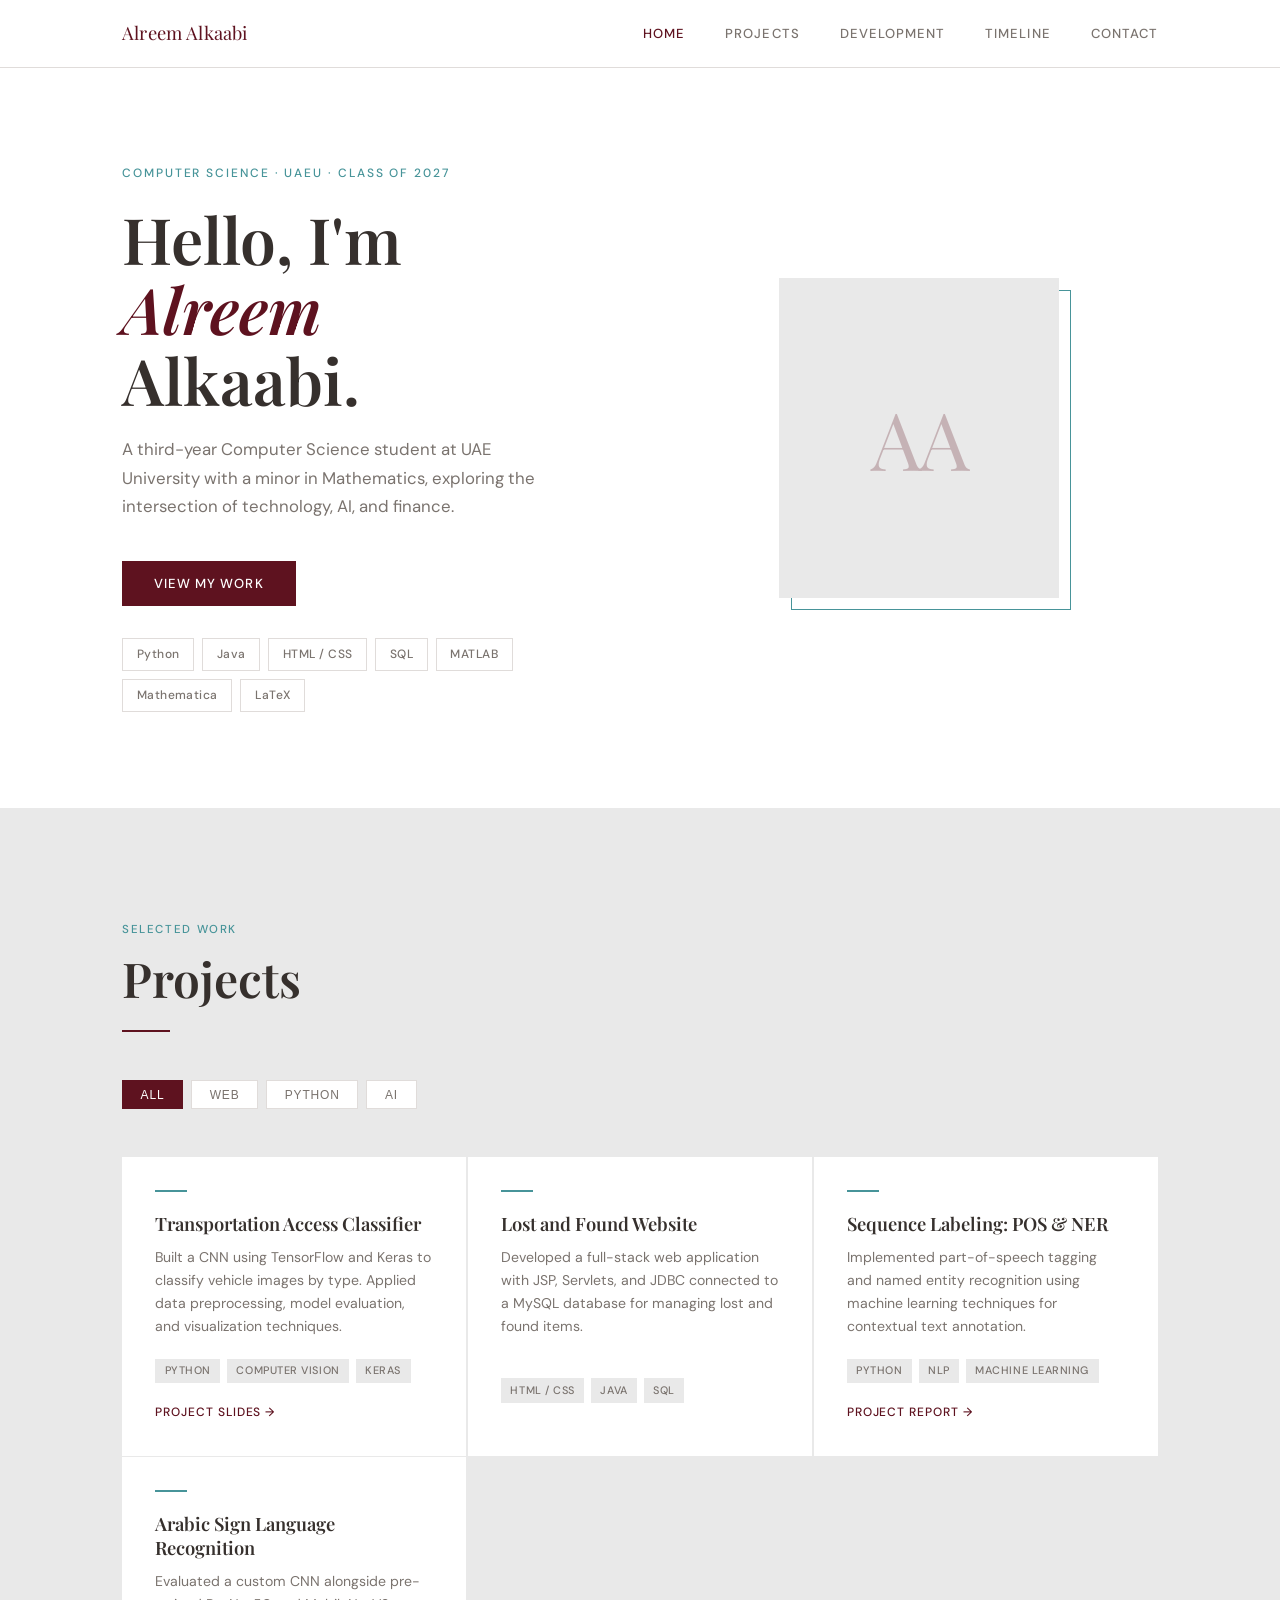
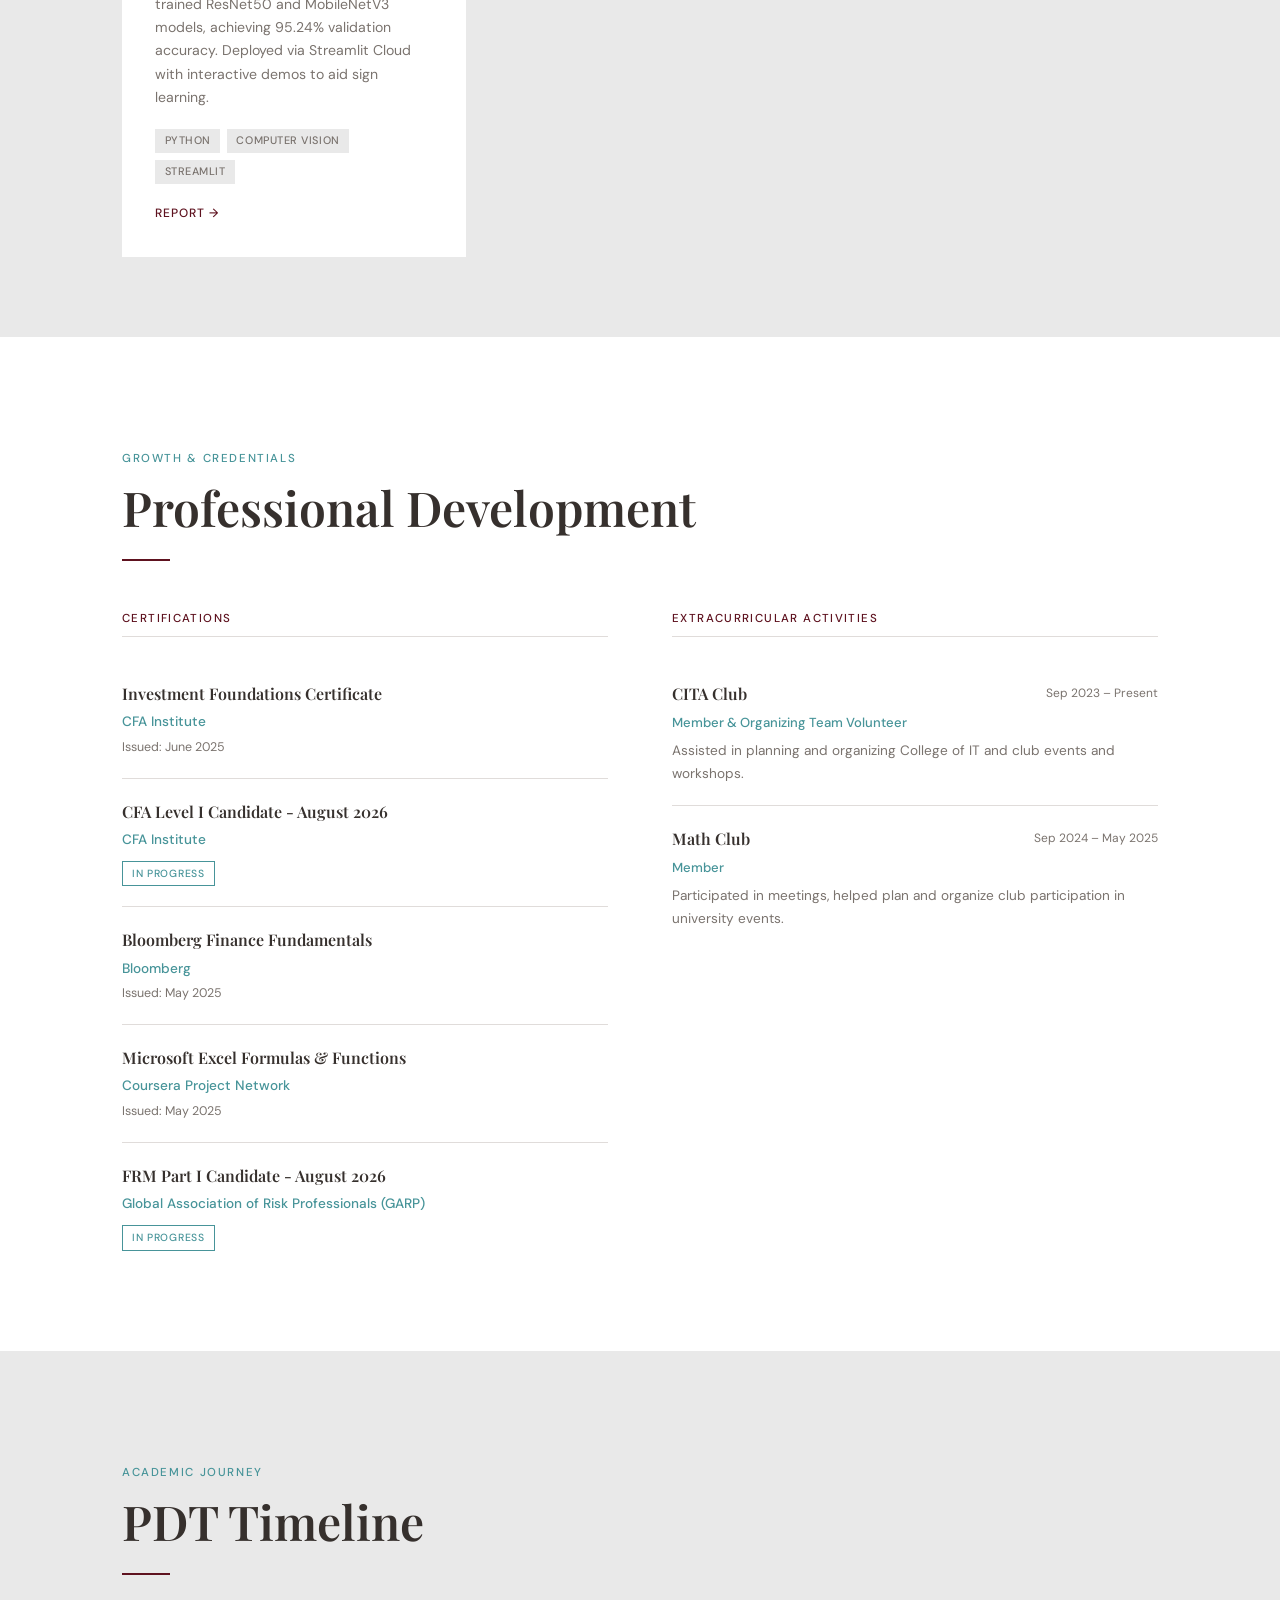
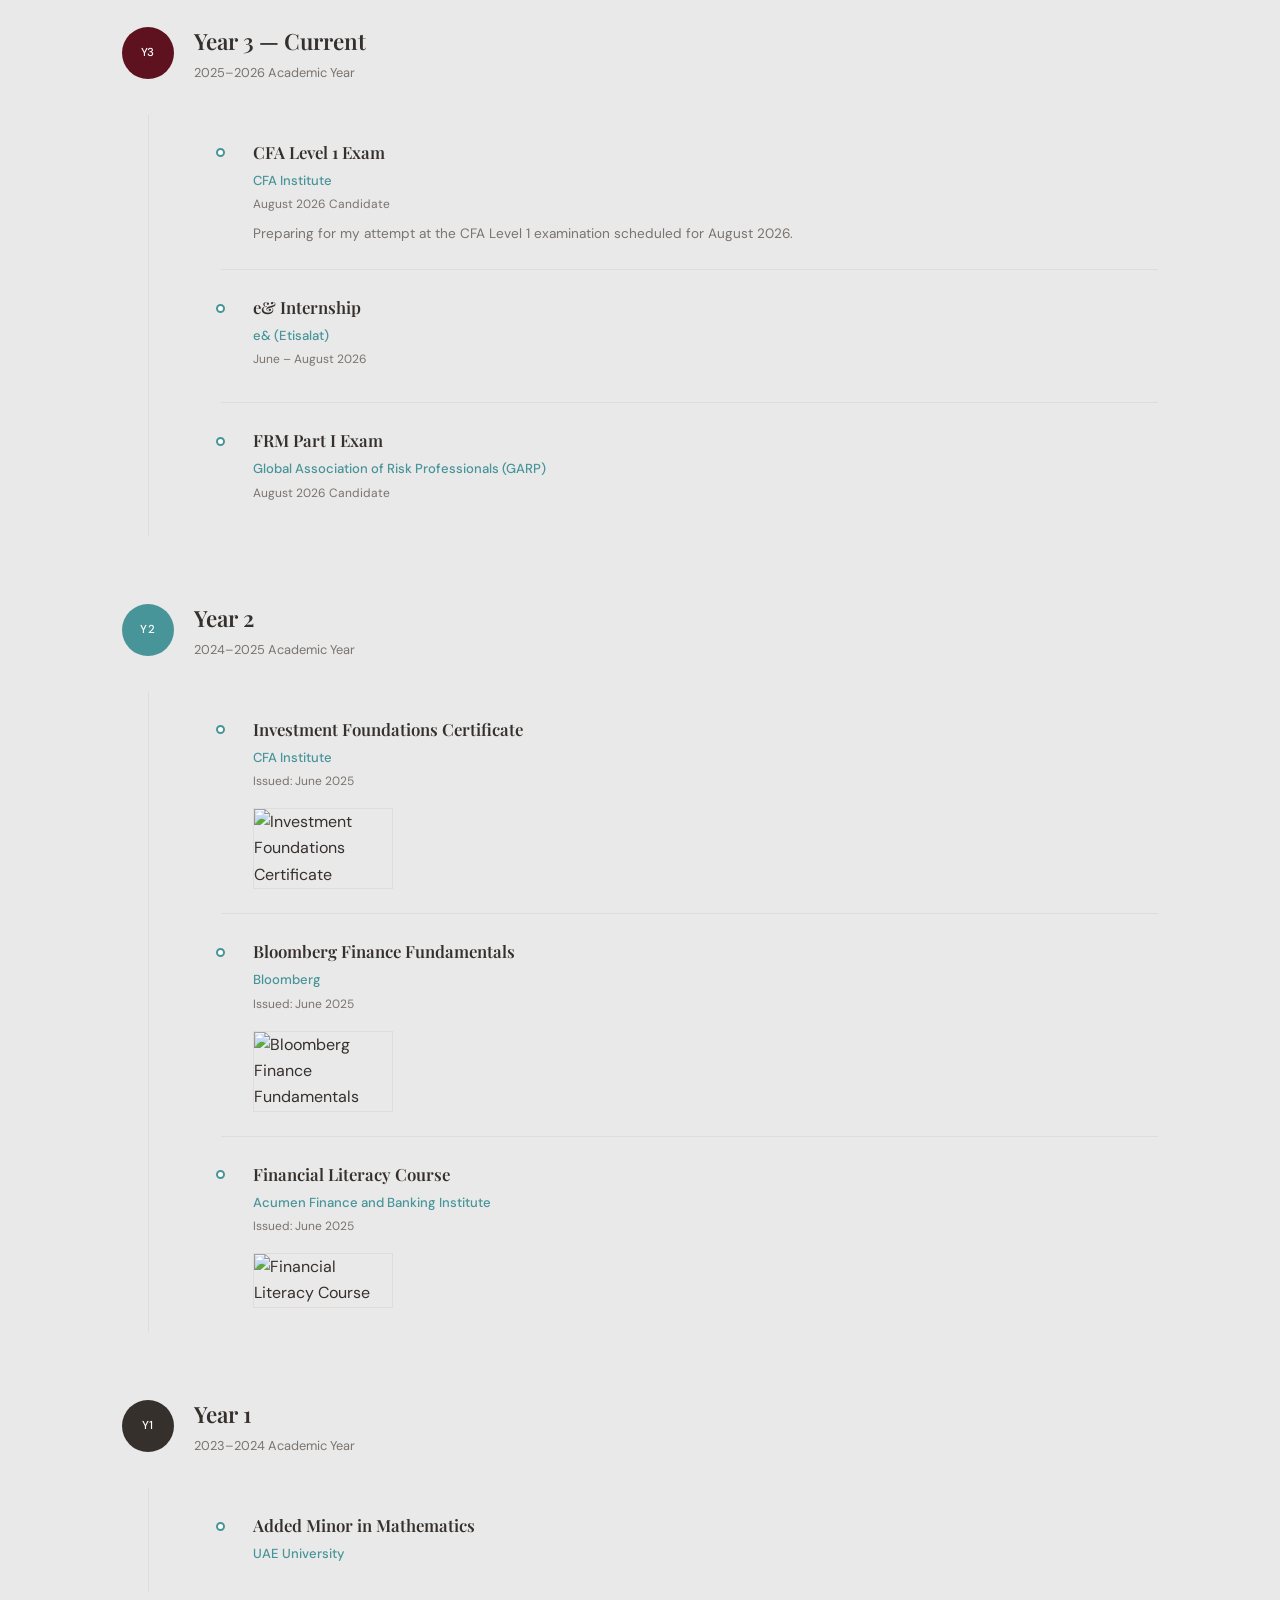
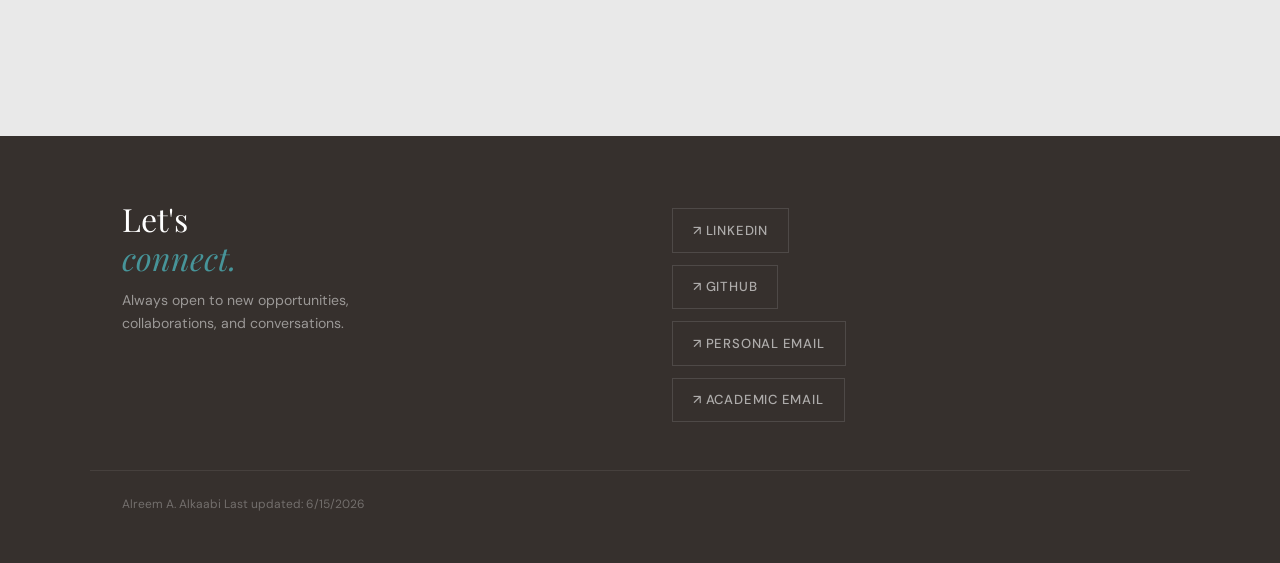
==== index.html @ 5ee9ef86 "Remove Game Development Program entry from timeline Removed details of the Game Development Program " ====
<!DOCTYPE html>
<html lang="en">
<head>
  <meta charset="UTF-8">
  <meta name="viewport" content="width=device-width, initial-scale=1.0">
  <title>Alreem Alkaabi — Portfolio</title>
  <link rel="preconnect" href="https://fonts.googleapis.com">
  <link href="https://fonts.googleapis.com/css2?family=Playfair+Display:ital,wght@0,400;0,600;1,400&family=DM+Sans:wght@300;400;500&display=swap" rel="stylesheet">

  <style>
    :root {
      --burgundy:   #5e121f;
      --ivory:      #e9e9e9;
      --aquamarine: #479499;
      --ebony:      #36302d;
      --white:      #ffffff;
      --text-main:  #36302d;
      --text-muted: #7a736e;
      --border:     #e0dcda;
      --nav-height: 68px;

      --font-display: 'Playfair Display', Georgia, serif;
      --font-body:    'DM Sans', sans-serif;
    }

    *, *::before, *::after { box-sizing: border-box; margin: 0; padding: 0; }
    html { scroll-behavior: smooth; }
    body {
      font-family: var(--font-body);
      color: var(--text-main);
      background: var(--white);
      font-size: 16px;
      line-height: 1.65;
      -webkit-font-smoothing: antialiased;
    }
    a { color: inherit; text-decoration: none; }
    img { max-width: 100%; display: block; }

    nav {
      position: fixed;
      top: 0; left: 0; right: 0;
      z-index: 100;
      height: var(--nav-height);
      background: rgba(255,255,255,0.95);
      backdrop-filter: blur(8px);
      border-bottom: 1px solid var(--border);
      display: flex;
      align-items: center;
    }
    .nav-inner {
      max-width: 1100px;
      margin: 0 auto;
      padding: 0 2rem;
      width: 100%;
      display: flex;
      justify-content: space-between;
      align-items: center;
    }
    .nav-logo {
      font-family: var(--font-display);
      font-size: 1.15rem;
      color: var(--burgundy);
      letter-spacing: 0.01em;
    }
    .nav-links {
      display: flex;
      gap: 2.5rem;
      list-style: none;
    }
    .nav-links a {
      font-size: 0.82rem;
      font-weight: 500;
      letter-spacing: 0.08em;
      text-transform: uppercase;
      color: var(--text-muted);
      position: relative;
      transition: color 0.2s;
    }
    .nav-links a::after {
      content: '';
      position: absolute;
      bottom: -3px; left: 0;
      width: 0; height: 1px;
      background: var(--burgundy);
      transition: width 0.25s ease;
    }
    .nav-links a:hover { color: var(--burgundy); }
    .nav-links a:hover::after { width: 100%; }

    .nav-toggle { display: none; background: none; border: none; cursor: pointer; padding: 4px; }
    .nav-toggle span {
      display: block; width: 22px; height: 1.5px;
      background: var(--ebony); margin: 5px 0;
      transition: transform 0.3s, opacity 0.3s;
    }
    .nav-toggle.open span:nth-child(1) { transform: translateY(6.5px) rotate(45deg); }
    .nav-toggle.open span:nth-child(2) { opacity: 0; }
    .nav-toggle.open span:nth-child(3) { transform: translateY(-6.5px) rotate(-45deg); }

    .nav-mobile {
      display: none;
      position: fixed;
      top: var(--nav-height); left: 0; right: 0;
      background: var(--white);
      border-bottom: 1px solid var(--border);
      padding: 1.5rem 2rem 2rem;
      z-index: 99;
    }
    .nav-mobile.open { display: block; }
    .nav-mobile a {
      display: block;
      padding: 0.6rem 0;
      font-size: 0.9rem;
      font-weight: 500;
      color: var(--text-muted);
      border-bottom: 1px solid var(--border);
    }
    .nav-mobile a:last-child { border-bottom: none; }

    .container {
      max-width: 1100px;
      margin: 0 auto;
      padding: 0 2rem;
    }
    section {
      padding: 7rem 0 5rem;
    }
    section:first-of-type { padding-top: calc(var(--nav-height) + 4rem); }

    .section-label {
      font-size: 0.72rem;
      font-weight: 500;
      letter-spacing: 0.14em;
      text-transform: uppercase;
      color: var(--aquamarine);
      margin-bottom: 0.75rem;
    }
    .section-title {
      font-family: var(--font-display);
      font-size: clamp(2rem, 4vw, 3rem);
      font-weight: 600;
      color: var(--ebony);
      line-height: 1.15;
      margin-bottom: 1rem;
    }
    .section-subtitle {
      color: var(--text-muted);
      font-size: 1.05rem;
      max-width: 520px;
    }
    .divider {
      width: 48px; height: 2px;
      background: var(--burgundy);
      margin: 1.5rem 0 3rem;
    }

    #home {
      padding-top: calc(var(--nav-height) + 6rem);
      padding-bottom: 6rem;
      background: var(--white);
    }
    .hero-grid {
      display: grid;
      grid-template-columns: 1fr 1fr;
      gap: 5rem;
      align-items: center;
    }
    .hero-eyebrow {
      font-size: 0.75rem;
      letter-spacing: 0.16em;
      text-transform: uppercase;
      color: var(--aquamarine);
      font-weight: 500;
      margin-bottom: 1.25rem;
    }
    .hero-name {
      font-family: var(--font-display);
      font-size: clamp(2.4rem, 5vw, 4rem);
      font-weight: 600;
      color: var(--ebony);
      line-height: 1.1;
      margin-bottom: 1.25rem;
    }
    .hero-name em {
      font-style: italic;
      color: var(--burgundy);
    }
    .hero-desc {
      color: var(--text-muted);
      font-size: 1.05rem;
      line-height: 1.7;
      max-width: 420px;
      margin-bottom: 2.5rem;
    }
    .hero-cta {
      display: inline-block;
      padding: 0.75rem 2rem;
      background: var(--burgundy);
      color: var(--white);
      font-size: 0.82rem;
      font-weight: 500;
      letter-spacing: 0.08em;
      text-transform: uppercase;
      transition: background 0.2s, transform 0.2s;
    }
    .hero-cta:hover { background: #7a1828; transform: translateY(-1px); }

    .hero-visual {
      display: flex;
      justify-content: center;
      align-items: center;
    }
    .hero-photo-wrap {
      width: 280px; height: 320px;
      position: relative;
    }
    .hero-photo-wrap::before {
      content: '';
      position: absolute;
      top: 12px; left: 12px;
      width: 100%; height: 100%;
      border: 1.5px solid var(--aquamarine);
      z-index: 0;
    }
    .hero-photo-box {
      position: relative;
      z-index: 1;
      width: 100%; height: 100%;
      background: var(--ivory);
      display: flex;
      align-items: center;
      justify-content: center;
      overflow: hidden;
    }
    .hero-initials {
      font-family: var(--font-display);
      font-size: 5rem;
      font-weight: 400;
      color: var(--burgundy);
      opacity: 0.25;
      letter-spacing: -0.02em;
    }

    .skills-row {
      display: flex;
      flex-wrap: wrap;
      gap: 0.5rem;
      margin-top: 2rem;
    }
    .skill-tag {
      font-size: 0.75rem;
      font-weight: 500;
      letter-spacing: 0.04em;
      padding: 0.35rem 0.85rem;
      border: 1px solid var(--border);
      color: var(--text-muted);
      background: var(--white);
    }

    #projects { background: var(--ivory); }

    .filter-row {
      display: flex;
      gap: 0.5rem;
      flex-wrap: wrap;
      margin-bottom: 3rem;
    }
    .filter-btn {
      font-size: 0.75rem;
      font-weight: 500;
      letter-spacing: 0.07em;
      text-transform: uppercase;
      padding: 0.4rem 1.1rem;
      border: 1px solid var(--border);
      background: var(--white);
      color: var(--text-muted);
      cursor: pointer;
      transition: all 0.2s;
    }
    .filter-btn:hover,
    .filter-btn.active {
      background: var(--burgundy);
      border-color: var(--burgundy);
      color: var(--white);
    }

    .projects-grid {
      display: grid;
      grid-template-columns: repeat(auto-fill, minmax(300px, 1fr));
      gap: 1.5px;
    }
    .project-card {
      background: var(--white);
      padding: 2rem;
      display: flex;
      flex-direction: column;
      transition: box-shadow 0.25s;
      border: 1.5px solid transparent;
    }
    .project-card:hover {
      border-color: var(--aquamarine);
      box-shadow: 0 8px 32px rgba(71,148,153,0.08);
      transform: translateY(-2px);
      transition: transform 0.2s, box-shadow 0.2s, border-color 0.2s;
    }
    .project-accent {
      width: 32px; height: 2px;
      background: var(--aquamarine);
      margin-bottom: 1.25rem;
    }
    .project-title {
      font-family: var(--font-display);
      font-size: 1.15rem;
      font-weight: 600;
      color: var(--ebony);
      margin-bottom: 0.6rem;
      line-height: 1.3;
    }
    .project-desc {
      font-size: 0.88rem;
      color: var(--text-muted);
      line-height: 1.65;
      flex: 1;
      margin-bottom: 1.25rem;
    }
    .project-tags {
      display: flex;
      flex-wrap: wrap;
      gap: 0.4rem;
      margin-bottom: 1.25rem;
    }
    .project-tag {
      font-size: 0.68rem;
      font-weight: 500;
      letter-spacing: 0.05em;
      text-transform: uppercase;
      padding: 0.2rem 0.6rem;
      background: var(--ivory);
      color: var(--text-muted);
    }
    .project-link {
      font-size: 0.75rem;
      font-weight: 500;
      letter-spacing: 0.08em;
      text-transform: uppercase;
      color: var(--burgundy);
      display: inline-flex;
      align-items: center;
      gap: 0.4rem;
      transition: gap 0.2s;
    }
    .project-link:hover { gap: 0.7rem; }

    #professional { background: var(--white); }

    .pd-grid {
      display: grid;
      grid-template-columns: 1fr 1fr;
      gap: 4rem;
      margin-top: 3rem;
    }
    .pd-group-title {
      font-size: 0.72rem;
      font-weight: 500;
      letter-spacing: 0.12em;
      text-transform: uppercase;
      color: var(--burgundy);
      margin-bottom: 1.5rem;
      padding-bottom: 0.5rem;
      border-bottom: 1px solid var(--border);
    }
    .cert-item {
      padding: 1.25rem 0;
      border-bottom: 1px solid var(--border);
    }
    .cert-item:last-child { border-bottom: none; }
    .cert-name {
      font-family: var(--font-display);
      font-size: 1rem;
      font-weight: 600;
      color: var(--ebony);
      margin-bottom: 0.25rem;
    }
    .cert-issuer {
      font-size: 0.85rem;
      color: var(--aquamarine);
      font-weight: 500;
      margin-bottom: 0.2rem;
    }
    .cert-date {
      font-size: 0.78rem;
      color: var(--text-muted);
    }
    .cert-status {
      display: inline-block;
      font-size: 0.65rem;
      font-weight: 500;
      letter-spacing: 0.07em;
      text-transform: uppercase;
      padding: 0.2rem 0.55rem;
      border: 1px solid var(--aquamarine);
      color: var(--aquamarine);
      margin-top: 0.4rem;
    }

    .activity-item {
      padding: 1.25rem 0;
      border-bottom: 1px solid var(--border);
    }
    .activity-item:last-child { border-bottom: none; }
    .activity-header {
      display: flex;
      justify-content: space-between;
      align-items: flex-start;
      gap: 1rem;
      margin-bottom: 0.3rem;
    }
    .activity-name {
      font-family: var(--font-display);
      font-size: 1rem;
      font-weight: 600;
      color: var(--ebony);
    }
    .activity-date {
      font-size: 0.75rem;
      color: var(--text-muted);
      white-space: nowrap;
      margin-top: 3px;
    }
    .activity-role {
      font-size: 0.82rem;
      color: var(--aquamarine);
      font-weight: 500;
      margin-bottom: 0.4rem;
    }
    .activity-desc {
      font-size: 0.85rem;
      color: var(--text-muted);
    }

    #timeline { background: var(--ivory); }

    .timeline-year {
      margin-bottom: 4rem;
    }
    .timeline-year-header {
      display: flex;
      align-items: center;
      gap: 1.25rem;
      margin-bottom: 2rem;
    }
    .year-badge {
      width: 52px; height: 52px;
      border-radius: 50%;
      display: flex;
      align-items: center;
      justify-content: center;
      font-size: 0.72rem;
      font-weight: 500;
      letter-spacing: 0.08em;
      text-transform: uppercase;
      flex-shrink: 0;
    }
    .year-badge.y3 { background: var(--burgundy); color: var(--white); }
    .year-badge.y2 { background: var(--aquamarine); color: var(--white); }
    .year-badge.y1 { background: var(--ebony); color: var(--white); }

    .year-label {
      font-family: var(--font-display);
      font-size: 1.4rem;
      font-weight: 600;
      color: var(--ebony);
    }
    .year-period {
      font-size: 0.8rem;
      color: var(--text-muted);
      margin-top: 2px;
    }

    .timeline-items {
      padding-left: calc(52px + 1.25rem);
      border-left: 1px solid var(--border);
      margin-left: 26px;
    }
    .timeline-item {
      padding: 1.5rem 0 1.5rem 2rem;
      position: relative;
      border-bottom: 1px solid var(--border);
    }
    .timeline-item:last-child { border-bottom: none; }
    .timeline-item::before {
      content: '';
      position: absolute;
      left: -5px; top: 2.1rem;
      width: 9px; height: 9px;
      border-radius: 50%;
      background: var(--white);
      border: 2px solid var(--aquamarine);
    }
    .tl-title {
      font-family: var(--font-display);
      font-size: 1.05rem;
      font-weight: 600;
      color: var(--ebony);
      margin-bottom: 0.2rem;
    }
    .tl-org {
      font-size: 0.82rem;
      color: var(--aquamarine);
      font-weight: 500;
      margin-bottom: 0.25rem;
    }
    .tl-date {
      font-size: 0.75rem;
      color: var(--text-muted);
      margin-bottom: 0.5rem;
    }
    .tl-desc {
      font-size: 0.85rem;
      color: var(--text-muted);
      line-height: 1.6;
    }
    .tl-img {
      width: 140px;
      height: auto;
      margin-top: 1rem;
      border: 1px solid var(--border);
    }

    footer {
      background: var(--ebony);
      color: var(--white);
      padding: 4rem 0 3rem;
    }
    .footer-inner {
      max-width: 1100px;
      margin: 0 auto;
      padding: 0 2rem;
      display: grid;
      grid-template-columns: 1fr 1fr;
      gap: 4rem;
      align-items: start;
    }
    .footer-left h2 {
      font-family: var(--font-display);
      font-size: 2rem;
      font-weight: 400;
      color: var(--white);
      margin-bottom: 0.75rem;
      line-height: 1.2;
    }
    .footer-left h2 em { color: var(--aquamarine); font-style: italic; }
    .footer-left p {
      font-size: 0.88rem;
      color: rgba(255,255,255,0.5);
      max-width: 280px;
    }
    .footer-links {
      display: flex;
      flex-direction: column;
      gap: 0.75rem;
      padding-top: 0.5rem;
    }
    .footer-link {
      display: inline-flex;
      align-items: center;
      gap: 0.75rem;
      font-size: 0.82rem;
      font-weight: 500;
      letter-spacing: 0.06em;
      text-transform: uppercase;
      color: rgba(255,255,255,0.6);
      padding: 0.65rem 1.25rem;
      border: 1px solid rgba(255,255,255,0.12);
      transition: all 0.2s;
      width: fit-content;
    }
    .footer-link:hover {
      color: var(--white);
      border-color: var(--aquamarine);
      background: rgba(71,148,153,0.1);
    }
    .footer-bottom {
      max-width: 1100px;
      margin: 3rem auto 0;
      padding: 1.5rem 2rem 0;
      border-top: 1px solid rgba(255,255,255,0.08);
      font-size: 0.75rem;
      color: rgba(255,255,255,0.3);
    }

    @media (max-width: 768px) {
      .nav-links { display: none; }
      .nav-toggle { display: block; }
      .hero-grid { grid-template-columns: 1fr; gap: 3rem; }
      .hero-visual { order: -1; }
      .hero-photo-wrap { width: 200px; height: 220px; }
      .pd-grid { grid-template-columns: 1fr; gap: 2.5rem; }
      .footer-inner { grid-template-columns: 1fr; gap: 2.5rem; }
      section { padding: 5rem 0 4rem; }
    }

    .fade-in {
      opacity: 0;
      transform: translateY(18px);
      transition: opacity 0.55s ease, transform 0.55s ease;
    }
    .fade-in.visible {
      opacity: 1;
      transform: none;
    }
  </style>
</head>
<body>

  <nav>
    <div class="nav-inner">
      <div class="nav-logo">Alreem Alkaabi</div>
      <ul class="nav-links">
        <li><a href="#home">Home</a></li>
        <li><a href="#projects">Projects</a></li>
        <li><a href="#professional">Development</a></li>
        <li><a href="#timeline">Timeline</a></li>
        <li><a href="#contact">Contact</a></li>
      </ul>
      <button class="nav-toggle" id="navToggle" aria-label="Menu">
        <span></span><span></span><span></span>
      </button>
    </div>
  </nav>

  <div class="nav-mobile" id="navMobile">
    <a href="#home" onclick="closeMenu()">Home</a>
    <a href="#projects" onclick="closeMenu()">Projects</a>
    <a href="#professional" onclick="closeMenu()">Professional Development</a>
    <a href="#timeline" onclick="closeMenu()">Timeline</a>
    <a href="#contact" onclick="closeMenu()">Contact</a>
  </div>

  <section id="home">
    <div class="container">
      <div class="hero-grid">
        <div>
          <p class="hero-eyebrow fade-in">Computer Science · UAEU · Class of 2027</p>
          <h1 class="hero-name fade-in">Hello, I'm<br><em>Alreem</em><br>Alkaabi.</h1>
          <p class="hero-desc fade-in">
            A third-year Computer Science student at UAE University with a minor in Mathematics,
            exploring the intersection of technology, AI, and finance.
          </p>
          <a href="#projects" class="hero-cta fade-in">View My Work</a>
          <div class="skills-row fade-in">
            <span class="skill-tag">Python</span>
            <span class="skill-tag">Java</span>
            <span class="skill-tag">HTML / CSS</span>
            <span class="skill-tag">SQL</span>
            <span class="skill-tag">MATLAB</span>
            <span class="skill-tag">Mathematica</span>
            <span class="skill-tag">LaTeX</span>
          </div>
        </div>
        <div class="hero-visual fade-in">
          <div class="hero-photo-wrap">
            <div class="hero-photo-box">
              <span class="hero-initials">AA</span>
            </div>
          </div>
        </div>
      </div>
    </div>
  </section>

  <section id="projects">
    <div class="container">
      <p class="section-label fade-in">Selected Work</p>
      <h2 class="section-title fade-in">Projects</h2>
      <div class="divider fade-in"></div>

      <div class="filter-row fade-in">
        <button class="filter-btn active" onclick="filterProjects('all', this)">All</button>
        <button class="filter-btn" onclick="filterProjects('web', this)">Web</button>
        <button class="filter-btn" onclick="filterProjects('python', this)">Python</button>
        <button class="filter-btn" onclick="filterProjects('ai', this)">AI</button>
      </div>

      <div class="projects-grid" id="projectsGrid">
        <div class="project-card fade-in" data-category="python ai">
          <div class="project-accent"></div>
          <h3 class="project-title">Transportation Access Classifier</h3>
          <p class="project-desc">
            Built a CNN using TensorFlow and Keras to classify vehicle images by type.
            Applied data preprocessing, model evaluation, and visualization techniques.
          </p>
          <div class="project-tags">
            <span class="project-tag">Python</span>
            <span class="project-tag">Computer Vision</span>
            <span class="project-tag">Keras</span>
          </div>
          <a class="project-link" href="https://github.com/AlreemA/Projects/blob/main/Transportation%20access%20classification%20-%20202307361.pptx" target="_blank" rel="noopener">
            Project Slides →
          </a>
        </div>

        <div class="project-card fade-in" data-category="web">
          <div class="project-accent"></div>
          <h3 class="project-title">Lost and Found Website</h3>
          <p class="project-desc">
            Developed a full-stack web application with JSP, Servlets, and JDBC connected
            to a MySQL database for managing lost and found items.
          </p>
          <div class="project-tags">
            <span class="project-tag">HTML / CSS</span>
            <span class="project-tag">Java</span>
            <span class="project-tag">SQL</span>
          </div>
        </div>

        <div class="project-card fade-in" data-category="python ai">
          <div class="project-accent"></div>
          <h3 class="project-title">Sequence Labeling: POS & NER</h3>
          <p class="project-desc">
            Implemented part-of-speech tagging and named entity recognition using machine
            learning techniques for contextual text annotation.
          </p>
          <div class="project-tags">
            <span class="project-tag">Python</span>
            <span class="project-tag">NLP</span>
            <span class="project-tag">Machine Learning</span>
          </div>
          <a class="project-link" href="https://github.com/AlreemA/Projects/blob/main/NLP_51_G10_Project_1%20(1).pdf" target="_blank" rel="noopener">
            Project Report →
          </a>
        </div>

        <div class="project-card fade-in" data-category="python ai">
          <div class="project-accent"></div>
          <h3 class="project-title">Arabic Sign Language Recognition</h3>
          <p class="project-desc">
            Evaluated a custom CNN alongside pre-trained ResNet50 and MobileNetV3 models,
            achieving 95.24% validation accuracy. Deployed via Streamlit Cloud with
            interactive demos to aid sign learning.
          </p>
          <div class="project-tags">
            <span class="project-tag">Python</span>
            <span class="project-tag">Computer Vision</span>
            <span class="project-tag">Streamlit</span>
          </div>
          <a class="project-link" href="https://github.com/AlreemA/Projects/blob/main/Arabic%20Sign%20Langauge.pdf" target="_blank" rel="noopener">
            Report →
          </a>
        </div>
      </div>
    </div>
  </section>

  <section id="professional">
    <div class="container">
      <p class="section-label fade-in">Growth & Credentials</p>
      <h2 class="section-title fade-in">Professional Development</h2>
      <div class="divider fade-in"></div>

      <div class="pd-grid">
        <div class="fade-in">
          <p class="pd-group-title">Certifications</p>

          <div class="cert-item">
            <div class="cert-name">Investment Foundations Certificate</div>
            <div class="cert-issuer">CFA Institute</div>
            <div class="cert-date">Issued: June 2025</div>
          </div>

          <div class="cert-item">
            <div class="cert-name">CFA Level I Candidate - August 2026</div>
            <div class="cert-issuer">CFA Institute</div>
            <span class="cert-status">In Progress</span>
          </div>

          <div class="cert-item">
            <div class="cert-name">Bloomberg Finance Fundamentals</div>
            <div class="cert-issuer">Bloomberg</div>
            <div class="cert-date">Issued: May 2025</div>
          </div>

          <div class="cert-item">
            <div class="cert-name">Microsoft Excel Formulas & Functions</div>
            <div class="cert-issuer">Coursera Project Network</div>
            <div class="cert-date">Issued: May 2025</div>
          </div>

          <div class="cert-item">
            <div class="cert-name">FRM Part I Candidate - August 2026</div>
            <div class="cert-issuer">Global Association of Risk Professionals (GARP)</div>
            <span class="cert-status">In Progress</span>
          </div>
        </div>

        <div class="fade-in">
          <p class="pd-group-title">Extracurricular Activities</p>

          <div class="activity-item">
            <div class="activity-header">
              <div class="activity-name">CITA Club</div>
              <div class="activity-date">Sep 2023 – Present</div>
            </div>
            <div class="activity-role">Member & Organizing Team Volunteer</div>
            <div class="activity-desc">
              Assisted in planning and organizing College of IT and club events and workshops.
            </div>
          </div>

          <div class="activity-item">
            <div class="activity-header">
              <div class="activity-name">Math Club</div>
              <div class="activity-date">Sep 2024 – May 2025</div>
            </div>
            <div class="activity-role">Member</div>
            <div class="activity-desc">
              Participated in meetings, helped plan and organize club participation in university events.
            </div>
          </div>


        </div>
      </div>
    </div>
  </section>

  <section id="timeline">
    <div class="container">
      <p class="section-label fade-in">Academic Journey</p>
      <h2 class="section-title fade-in">PDT Timeline</h2>
      <div class="divider fade-in"></div>

      <div class="timeline-year fade-in">
        <div class="timeline-year-header">
          <div class="year-badge y3">Y3</div>
          <div>
            <div class="year-label">Year 3 — Current</div>
            <div class="year-period">2025–2026 Academic Year</div>
          </div>
        </div>
        <div class="timeline-items">
          <div class="timeline-item">
            <div class="tl-title">CFA Level 1 Exam</div>
            <div class="tl-org">CFA Institute</div>
            <div class="tl-date">August 2026 Candidate</div>
            <div class="tl-desc">Preparing for my attempt at the CFA Level 1 examination scheduled for August 2026.</div>
          </div>
          <div class="timeline-item">
            <div class="tl-title">e& Internship</div>
            <div class="tl-org">e& (Etisalat)</div>
            <div class="tl-date">June – August 2026</div>
          </div>
          <div class="timeline-item">
            <div class="tl-title">FRM Part I Exam</div>
            <div class="tl-org">Global Association of Risk Professionals (GARP)</div>
            <div class="tl-date">August 2026 Candidate</div>
          </div>
        </div>
      </div>

      <div class="timeline-year fade-in">
        <div class="timeline-year-header">
          <div class="year-badge y2">Y2</div>
          <div>
            <div class="year-label">Year 2</div>
            <div class="year-period">2024–2025 Academic Year</div>
          </div>
        </div>
        <div class="timeline-items">
          <div class="timeline-item">
            <div class="tl-title">Investment Foundations Certificate</div>
            <div class="tl-org">CFA Institute</div>
            <div class="tl-date">Issued: June 2025</div>
            <img class="tl-img" src="https://raw.githubusercontent.com/AlreemA/AlreemA.github.io/main/IFC.png" alt="Investment Foundations Certificate">
          </div>
          <div class="timeline-item">
            <div class="tl-title">Bloomberg Finance Fundamentals</div>
            <div class="tl-org">Bloomberg</div>
            <div class="tl-date">Issued: June 2025</div>
            <img class="tl-img" src="https://raw.githubusercontent.com/AlreemA/AlreemA.github.io/main/BFF.png" alt="Bloomberg Finance Fundamentals">
          </div>
          <div class="timeline-item">
            <div class="tl-title">Financial Literacy Course</div>
            <div class="tl-org">Acumen Finance and Banking Institute</div>
            <div class="tl-date">Issued: June 2025</div>
            <img class="tl-img" src="https://raw.githubusercontent.com/AlreemA/AlreemA.github.io/main/FL.png" alt="Financial Literacy Course">
          </div>
        </div>
      </div>

      <div class="timeline-year fade-in">
        <div class="timeline-year-header">
          <div class="year-badge y1">Y1</div>
          <div>
            <div class="year-label">Year 1</div>
            <div class="year-period">2023–2024 Academic Year</div>
          </div>
        </div>
        <div class="timeline-items">
          <div class="timeline-item">
            <div class="tl-title">Added Minor in Mathematics</div>
            <div class="tl-org">UAE University</div>
          </div>
        </div>
      </div>
    </div>
  </section>

  <footer id="contact">
    <div class="footer-inner">
      <div class="footer-left">
        <h2>Let's<br><em>connect.</em></h2>
        <p>Always open to new opportunities, collaborations, and conversations.</p>
      </div>
      <div class="footer-links">
        <a class="footer-link" href="https://www.linkedin.com/in/alreem-alkaabi-2a18521ba/" target="_blank" rel="noopener">
          ↗ LinkedIn
        </a>
        <a class="footer-link" href="https://github.com/AlreemA" target="_blank" rel="noopener">
          ↗ GitHub
        </a>
        <a class="footer-link" href="mailto:alreemalkaabi5@gmail.com">
          ↗ Personal Email
        </a>
        <a class="footer-link" href="mailto:202307361@uaeu.ac.ae">
          ↗ Academic Email
        </a>
      </div>
    </div>
    <div class="footer-bottom">
      Alreem A. Alkaabi 
      Last updated: 6/15/2026 
    </div>
  </footer>

  <script>
    const navToggle = document.getElementById('navToggle');
    const navMobile = document.getElementById('navMobile');
    navToggle.addEventListener('click', () => {
      navToggle.classList.toggle('open');
      navMobile.classList.toggle('open');
    });
    function closeMenu() {
      navToggle.classList.remove('open');
      navMobile.classList.remove('open');
    }

    function filterProjects(cat, btn) {
      document.querySelectorAll('.filter-btn').forEach(b => b.classList.remove('active'));
      btn.classList.add('active');
      document.querySelectorAll('.project-card').forEach(card => {
        const categories = card.dataset.category || '';
        card.style.display = (cat === 'all' || categories.includes(cat)) ? '' : 'none';
      });
    }

    const observer = new IntersectionObserver(entries => {
      entries.forEach(e => {
        if (e.isIntersecting) {
          e.target.classList.add('visible');
          observer.unobserve(e.target);
        }
      });
    }, { threshold: 0.1 });
    document.querySelectorAll('.fade-in').forEach(el => observer.observe(el));

    const sections = document.querySelectorAll('section[id], footer[id]');
    const navLinks = document.querySelectorAll('.nav-links a');
    window.addEventListener('scroll', () => {
      let current = '';
      sections.forEach(sec => {
        if (window.scrollY >= sec.offsetTop - 100) current = sec.id;
      });
      navLinks.forEach(link => {
        link.style.color = link.getAttribute('href') === '#' + current
          ? 'var(--burgundy)' : '';
      });
    });
  </script>
</body>
</html>
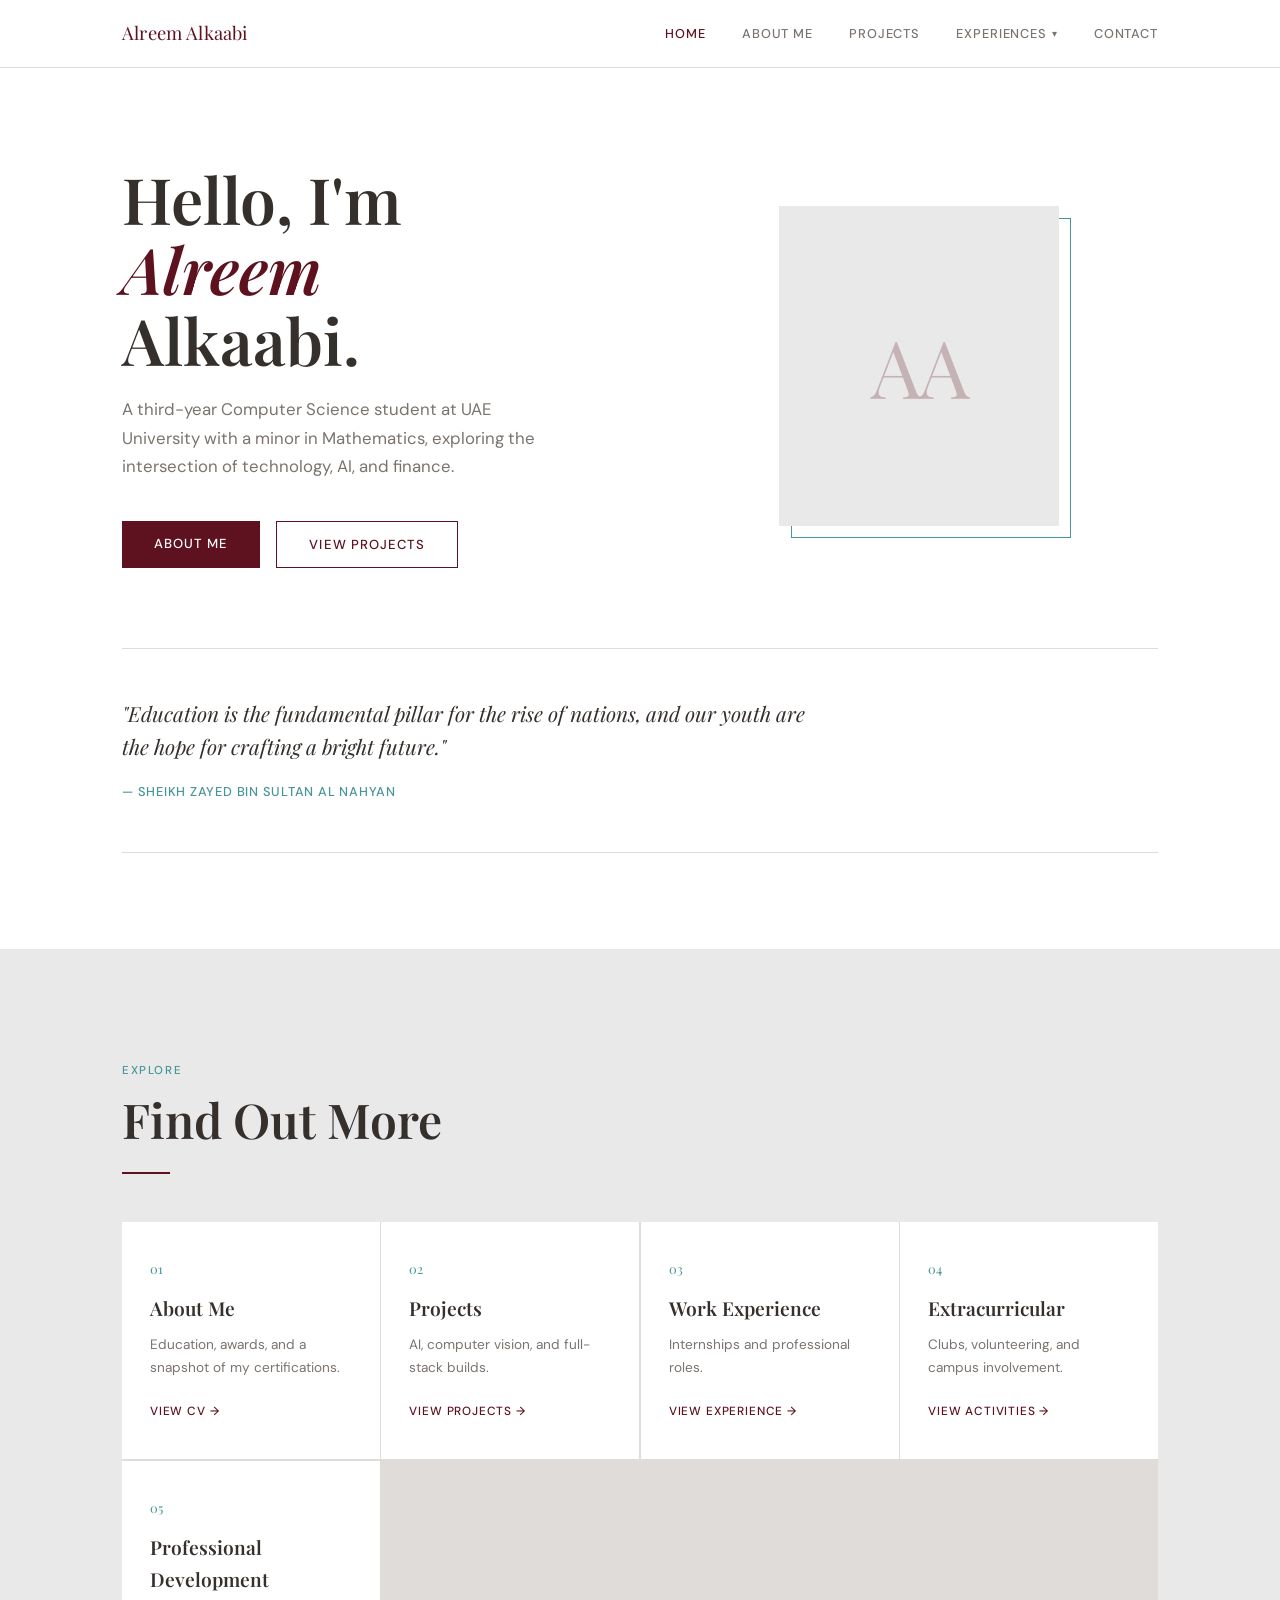
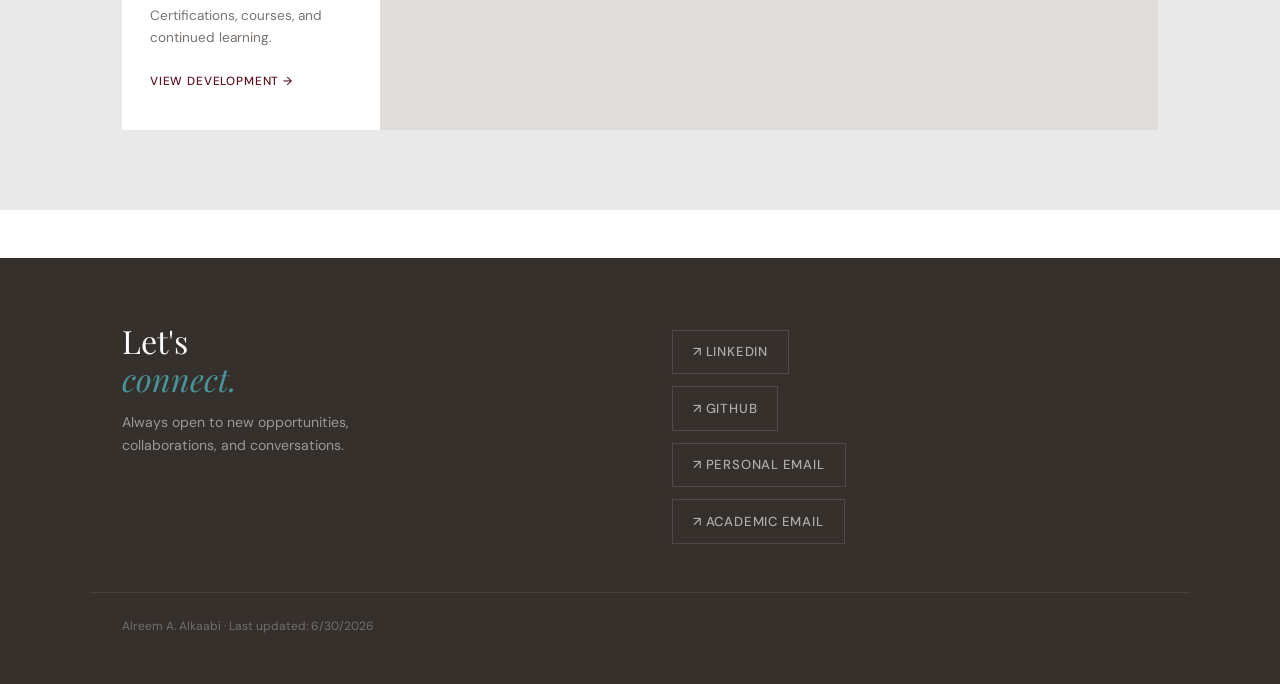
==== commit 79fe8636: "Add files via upload" ====
--- a/index.html
+++ b/index.html
@@ -1,981 +1,138 @@
 <!DOCTYPE html>
 <html lang="en">
 <head>
-  <meta charset="UTF-8">
-  <meta name="viewport" content="width=device-width, initial-scale=1.0">
-  <title>Alreem Alkaabi — Portfolio</title>
-  <link rel="preconnect" href="https://fonts.googleapis.com">
-  <link href="https://fonts.googleapis.com/css2?family=Playfair+Display:ital,wght@0,400;0,600;1,400&family=DM+Sans:wght@300;400;500&display=swap" rel="stylesheet">
-
-  <style>
-    :root {
-      --burgundy:   #5e121f;
-      --ivory:      #e9e9e9;
-      --aquamarine: #479499;
-      --ebony:      #36302d;
-      --white:      #ffffff;
-      --text-main:  #36302d;
-      --text-muted: #7a736e;
-      --border:     #e0dcda;
-      --nav-height: 68px;
-
-      --font-display: 'Playfair Display', Georgia, serif;
-      --font-body:    'DM Sans', sans-serif;
-    }
-
-    *, *::before, *::after { box-sizing: border-box; margin: 0; padding: 0; }
-    html { scroll-behavior: smooth; }
-    body {
-      font-family: var(--font-body);
-      color: var(--text-main);
-      background: var(--white);
-      font-size: 16px;
-      line-height: 1.65;
-      -webkit-font-smoothing: antialiased;
-    }
-    a { color: inherit; text-decoration: none; }
-    img { max-width: 100%; display: block; }
-
-    nav {
-      position: fixed;
-      top: 0; left: 0; right: 0;
-      z-index: 100;
-      height: var(--nav-height);
-      background: rgba(255,255,255,0.95);
-      backdrop-filter: blur(8px);
-      border-bottom: 1px solid var(--border);
-      display: flex;
-      align-items: center;
-    }
-    .nav-inner {
-      max-width: 1100px;
-      margin: 0 auto;
-      padding: 0 2rem;
-      width: 100%;
-      display: flex;
-      justify-content: space-between;
-      align-items: center;
-    }
-    .nav-logo {
-      font-family: var(--font-display);
-      font-size: 1.15rem;
-      color: var(--burgundy);
-      letter-spacing: 0.01em;
-    }
-    .nav-links {
-      display: flex;
-      gap: 2.5rem;
-      list-style: none;
-    }
-    .nav-links a {
-      font-size: 0.82rem;
-      font-weight: 500;
-      letter-spacing: 0.08em;
-      text-transform: uppercase;
-      color: var(--text-muted);
-      position: relative;
-      transition: color 0.2s;
-    }
-    .nav-links a::after {
-      content: '';
-      position: absolute;
-      bottom: -3px; left: 0;
-      width: 0; height: 1px;
-      background: var(--burgundy);
-      transition: width 0.25s ease;
-    }
-    .nav-links a:hover { color: var(--burgundy); }
-    .nav-links a:hover::after { width: 100%; }
-
-    .nav-toggle { display: none; background: none; border: none; cursor: pointer; padding: 4px; }
-    .nav-toggle span {
-      display: block; width: 22px; height: 1.5px;
-      background: var(--ebony); margin: 5px 0;
-      transition: transform 0.3s, opacity 0.3s;
-    }
-    .nav-toggle.open span:nth-child(1) { transform: translateY(6.5px) rotate(45deg); }
-    .nav-toggle.open span:nth-child(2) { opacity: 0; }
-    .nav-toggle.open span:nth-child(3) { transform: translateY(-6.5px) rotate(-45deg); }
-
-    .nav-mobile {
-      display: none;
-      position: fixed;
-      top: var(--nav-height); left: 0; right: 0;
-      background: var(--white);
-      border-bottom: 1px solid var(--border);
-      padding: 1.5rem 2rem 2rem;
-      z-index: 99;
-    }
-    .nav-mobile.open { display: block; }
-    .nav-mobile a {
-      display: block;
-      padding: 0.6rem 0;
-      font-size: 0.9rem;
-      font-weight: 500;
-      color: var(--text-muted);
-      border-bottom: 1px solid var(--border);
-    }
-    .nav-mobile a:last-child { border-bottom: none; }
-
-    .container {
-      max-width: 1100px;
-      margin: 0 auto;
-      padding: 0 2rem;
-    }
-    section {
-      padding: 7rem 0 5rem;
-    }
-    section:first-of-type { padding-top: calc(var(--nav-height) + 4rem); }
-
-    .section-label {
-      font-size: 0.72rem;
-      font-weight: 500;
-      letter-spacing: 0.14em;
-      text-transform: uppercase;
-      color: var(--aquamarine);
-      margin-bottom: 0.75rem;
-    }
-    .section-title {
-      font-family: var(--font-display);
-      font-size: clamp(2rem, 4vw, 3rem);
-      font-weight: 600;
-      color: var(--ebony);
-      line-height: 1.15;
-      margin-bottom: 1rem;
-    }
-    .section-subtitle {
-      color: var(--text-muted);
-      font-size: 1.05rem;
-      max-width: 520px;
-    }
-    .divider {
-      width: 48px; height: 2px;
-      background: var(--burgundy);
-      margin: 1.5rem 0 3rem;
-    }
-
-    #home {
-      padding-top: calc(var(--nav-height) + 6rem);
-      padding-bottom: 6rem;
-      background: var(--white);
-    }
-    .hero-grid {
-      display: grid;
-      grid-template-columns: 1fr 1fr;
-      gap: 5rem;
-      align-items: center;
-    }
-    .hero-eyebrow {
-      font-size: 0.75rem;
-      letter-spacing: 0.16em;
-      text-transform: uppercase;
-      color: var(--aquamarine);
-      font-weight: 500;
-      margin-bottom: 1.25rem;
-    }
-    .hero-name {
-      font-family: var(--font-display);
-      font-size: clamp(2.4rem, 5vw, 4rem);
-      font-weight: 600;
-      color: var(--ebony);
-      line-height: 1.1;
-      margin-bottom: 1.25rem;
-    }
-    .hero-name em {
-      font-style: italic;
-      color: var(--burgundy);
-    }
-    .hero-desc {
-      color: var(--text-muted);
-      font-size: 1.05rem;
-      line-height: 1.7;
-      max-width: 420px;
-      margin-bottom: 2.5rem;
-    }
-    .hero-cta {
-      display: inline-block;
-      padding: 0.75rem 2rem;
-      background: var(--burgundy);
-      color: var(--white);
-      font-size: 0.82rem;
-      font-weight: 500;
-      letter-spacing: 0.08em;
-      text-transform: uppercase;
-      transition: background 0.2s, transform 0.2s;
-    }
-    .hero-cta:hover { background: #7a1828; transform: translateY(-1px); }
-
-    .hero-visual {
-      display: flex;
-      justify-content: center;
-      align-items: center;
-    }
-    .hero-photo-wrap {
-      width: 280px; height: 320px;
-      position: relative;
-    }
-    .hero-photo-wrap::before {
-      content: '';
-      position: absolute;
-      top: 12px; left: 12px;
-      width: 100%; height: 100%;
-      border: 1.5px solid var(--aquamarine);
-      z-index: 0;
-    }
-    .hero-photo-box {
-      position: relative;
-      z-index: 1;
-      width: 100%; height: 100%;
-      background: var(--ivory);
-      display: flex;
-      align-items: center;
-      justify-content: center;
-      overflow: hidden;
-    }
-    .hero-initials {
-      font-family: var(--font-display);
-      font-size: 5rem;
-      font-weight: 400;
-      color: var(--burgundy);
-      opacity: 0.25;
-      letter-spacing: -0.02em;
-    }
-
-    .skills-row {
-      display: flex;
-      flex-wrap: wrap;
-      gap: 0.5rem;
-      margin-top: 2rem;
-    }
-    .skill-tag {
-      font-size: 0.75rem;
-      font-weight: 500;
-      letter-spacing: 0.04em;
-      padding: 0.35rem 0.85rem;
-      border: 1px solid var(--border);
-      color: var(--text-muted);
-      background: var(--white);
-    }
-
-    #projects { background: var(--ivory); }
-
-    .filter-row {
-      display: flex;
-      gap: 0.5rem;
-      flex-wrap: wrap;
-      margin-bottom: 3rem;
-    }
-    .filter-btn {
-      font-size: 0.75rem;
-      font-weight: 500;
-      letter-spacing: 0.07em;
-      text-transform: uppercase;
-      padding: 0.4rem 1.1rem;
-      border: 1px solid var(--border);
-      background: var(--white);
-      color: var(--text-muted);
-      cursor: pointer;
-      transition: all 0.2s;
-    }
-    .filter-btn:hover,
-    .filter-btn.active {
-      background: var(--burgundy);
-      border-color: var(--burgundy);
-      color: var(--white);
-    }
-
-    .projects-grid {
-      display: grid;
-      grid-template-columns: repeat(auto-fill, minmax(300px, 1fr));
-      gap: 1.5px;
-    }
-    .project-card {
-      background: var(--white);
-      padding: 2rem;
-      display: flex;
-      flex-direction: column;
-      transition: box-shadow 0.25s;
-      border: 1.5px solid transparent;
-    }
-    .project-card:hover {
-      border-color: var(--aquamarine);
-      box-shadow: 0 8px 32px rgba(71,148,153,0.08);
-      transform: translateY(-2px);
-      transition: transform 0.2s, box-shadow 0.2s, border-color 0.2s;
-    }
-    .project-accent {
-      width: 32px; height: 2px;
-      background: var(--aquamarine);
-      margin-bottom: 1.25rem;
-    }
-    .project-title {
-      font-family: var(--font-display);
-      font-size: 1.15rem;
-      font-weight: 600;
-      color: var(--ebony);
-      margin-bottom: 0.6rem;
-      line-height: 1.3;
-    }
-    .project-desc {
-      font-size: 0.88rem;
-      color: var(--text-muted);
-      line-height: 1.65;
-      flex: 1;
-      margin-bottom: 1.25rem;
-    }
-    .project-tags {
-      display: flex;
-      flex-wrap: wrap;
-      gap: 0.4rem;
-      margin-bottom: 1.25rem;
-    }
-    .project-tag {
-      font-size: 0.68rem;
-      font-weight: 500;
-      letter-spacing: 0.05em;
-      text-transform: uppercase;
-      padding: 0.2rem 0.6rem;
-      background: var(--ivory);
-      color: var(--text-muted);
-    }
-    .project-link {
-      font-size: 0.75rem;
-      font-weight: 500;
-      letter-spacing: 0.08em;
-      text-transform: uppercase;
-      color: var(--burgundy);
-      display: inline-flex;
-      align-items: center;
-      gap: 0.4rem;
-      transition: gap 0.2s;
-    }
-    .project-link:hover { gap: 0.7rem; }
-
-    #professional { background: var(--white); }
-
-    .pd-grid {
-      display: grid;
-      grid-template-columns: 1fr 1fr;
-      gap: 4rem;
-      margin-top: 3rem;
-    }
-    .pd-group-title {
-      font-size: 0.72rem;
-      font-weight: 500;
-      letter-spacing: 0.12em;
-      text-transform: uppercase;
-      color: var(--burgundy);
-      margin-bottom: 1.5rem;
-      padding-bottom: 0.5rem;
-      border-bottom: 1px solid var(--border);
-    }
-    .cert-item {
-      padding: 1.25rem 0;
-      border-bottom: 1px solid var(--border);
-    }
-    .cert-item:last-child { border-bottom: none; }
-    .cert-name {
-      font-family: var(--font-display);
-      font-size: 1rem;
-      font-weight: 600;
-      color: var(--ebony);
-      margin-bottom: 0.25rem;
-    }
-    .cert-issuer {
-      font-size: 0.85rem;
-      color: var(--aquamarine);
-      font-weight: 500;
-      margin-bottom: 0.2rem;
-    }
-    .cert-date {
-      font-size: 0.78rem;
-      color: var(--text-muted);
-    }
-    .cert-status {
-      display: inline-block;
-      font-size: 0.65rem;
-      font-weight: 500;
-      letter-spacing: 0.07em;
-      text-transform: uppercase;
-      padding: 0.2rem 0.55rem;
-      border: 1px solid var(--aquamarine);
-      color: var(--aquamarine);
-      margin-top: 0.4rem;
-    }
-
-    .activity-item {
-      padding: 1.25rem 0;
-      border-bottom: 1px solid var(--border);
-    }
-    .activity-item:last-child { border-bottom: none; }
-    .activity-header {
-      display: flex;
-      justify-content: space-between;
-      align-items: flex-start;
-      gap: 1rem;
-      margin-bottom: 0.3rem;
-    }
-    .activity-name {
-      font-family: var(--font-display);
-      font-size: 1rem;
-      font-weight: 600;
-      color: var(--ebony);
-    }
-    .activity-date {
-      font-size: 0.75rem;
-      color: var(--text-muted);
-      white-space: nowrap;
-      margin-top: 3px;
-    }
-    .activity-role {
-      font-size: 0.82rem;
-      color: var(--aquamarine);
-      font-weight: 500;
-      margin-bottom: 0.4rem;
-    }
-    .activity-desc {
-      font-size: 0.85rem;
-      color: var(--text-muted);
-    }
-
-    #timeline { background: var(--ivory); }
-
-    .timeline-year {
-      margin-bottom: 4rem;
-    }
-    .timeline-year-header {
-      display: flex;
-      align-items: center;
-      gap: 1.25rem;
-      margin-bottom: 2rem;
-    }
-    .year-badge {
-      width: 52px; height: 52px;
-      border-radius: 50%;
-      display: flex;
-      align-items: center;
-      justify-content: center;
-      font-size: 0.72rem;
-      font-weight: 500;
-      letter-spacing: 0.08em;
-      text-transform: uppercase;
-      flex-shrink: 0;
-    }
-    .year-badge.y3 { background: var(--burgundy); color: var(--white); }
-    .year-badge.y2 { background: var(--aquamarine); color: var(--white); }
-    .year-badge.y1 { background: var(--ebony); color: var(--white); }
-
-    .year-label {
-      font-family: var(--font-display);
-      font-size: 1.4rem;
-      font-weight: 600;
-      color: var(--ebony);
-    }
-    .year-period {
-      font-size: 0.8rem;
-      color: var(--text-muted);
-      margin-top: 2px;
-    }
-
-    .timeline-items {
-      padding-left: calc(52px + 1.25rem);
-      border-left: 1px solid var(--border);
-      margin-left: 26px;
-    }
-    .timeline-item {
-      padding: 1.5rem 0 1.5rem 2rem;
-      position: relative;
-      border-bottom: 1px solid var(--border);
-    }
-    .timeline-item:last-child { border-bottom: none; }
-    .timeline-item::before {
-      content: '';
-      position: absolute;
-      left: -5px; top: 2.1rem;
-      width: 9px; height: 9px;
-      border-radius: 50%;
-      background: var(--white);
-      border: 2px solid var(--aquamarine);
-    }
-    .tl-title {
-      font-family: var(--font-display);
-      font-size: 1.05rem;
-      font-weight: 600;
-      color: var(--ebony);
-      margin-bottom: 0.2rem;
-    }
-    .tl-org {
-      font-size: 0.82rem;
-      color: var(--aquamarine);
-      font-weight: 500;
-      margin-bottom: 0.25rem;
-    }
-    .tl-date {
-      font-size: 0.75rem;
-      color: var(--text-muted);
-      margin-bottom: 0.5rem;
-    }
-    .tl-desc {
-      font-size: 0.85rem;
-      color: var(--text-muted);
-      line-height: 1.6;
-    }
-    .tl-img {
-      width: 140px;
-      height: auto;
-      margin-top: 1rem;
-      border: 1px solid var(--border);
-    }
-
-    footer {
-      background: var(--ebony);
-      color: var(--white);
-      padding: 4rem 0 3rem;
-    }
-    .footer-inner {
-      max-width: 1100px;
-      margin: 0 auto;
-      padding: 0 2rem;
-      display: grid;
-      grid-template-columns: 1fr 1fr;
-      gap: 4rem;
-      align-items: start;
-    }
-    .footer-left h2 {
-      font-family: var(--font-display);
-      font-size: 2rem;
-      font-weight: 400;
-      color: var(--white);
-      margin-bottom: 0.75rem;
-      line-height: 1.2;
-    }
-    .footer-left h2 em { color: var(--aquamarine); font-style: italic; }
-    .footer-left p {
-      font-size: 0.88rem;
-      color: rgba(255,255,255,0.5);
-      max-width: 280px;
-    }
-    .footer-links {
-      display: flex;
-      flex-direction: column;
-      gap: 0.75rem;
-      padding-top: 0.5rem;
-    }
-    .footer-link {
-      display: inline-flex;
-      align-items: center;
-      gap: 0.75rem;
-      font-size: 0.82rem;
-      font-weight: 500;
-      letter-spacing: 0.06em;
-      text-transform: uppercase;
-      color: rgba(255,255,255,0.6);
-      padding: 0.65rem 1.25rem;
-      border: 1px solid rgba(255,255,255,0.12);
-      transition: all 0.2s;
-      width: fit-content;
-    }
-    .footer-link:hover {
-      color: var(--white);
-      border-color: var(--aquamarine);
-      background: rgba(71,148,153,0.1);
-    }
-    .footer-bottom {
-      max-width: 1100px;
-      margin: 3rem auto 0;
-      padding: 1.5rem 2rem 0;
-      border-top: 1px solid rgba(255,255,255,0.08);
-      font-size: 0.75rem;
-      color: rgba(255,255,255,0.3);
-    }
-
-    @media (max-width: 768px) {
-      .nav-links { display: none; }
-      .nav-toggle { display: block; }
-      .hero-grid { grid-template-columns: 1fr; gap: 3rem; }
-      .hero-visual { order: -1; }
-      .hero-photo-wrap { width: 200px; height: 220px; }
-      .pd-grid { grid-template-columns: 1fr; gap: 2.5rem; }
-      .footer-inner { grid-template-columns: 1fr; gap: 2.5rem; }
-      section { padding: 5rem 0 4rem; }
-    }
-
-    .fade-in {
-      opacity: 0;
-      transform: translateY(18px);
-      transition: opacity 0.55s ease, transform 0.55s ease;
-    }
-    .fade-in.visible {
-      opacity: 1;
-      transform: none;
-    }
-  </style>
+<meta charset="UTF-8">
+<meta name="viewport" content="width=device-width, initial-scale=1.0">
+<title>Alreem Alkaabi — Portfolio</title>
+<meta name="description" content="Portfolio of Alreem Alkaabi, a Computer Science student at UAE University, featuring projects, work experience, and professional development.">
+<meta name="robots" content="noindex, nofollow">
+<link rel="stylesheet" href="styles.css">
 </head>
 <body>
 
-  <nav>
-    <div class="nav-inner">
-      <div class="nav-logo">Alreem Alkaabi</div>
-      <ul class="nav-links">
-        <li><a href="#home">Home</a></li>
-        <li><a href="#projects">Projects</a></li>
-        <li><a href="#professional">Development</a></li>
-        <li><a href="#timeline">Timeline</a></li>
-        <li><a href="#contact">Contact</a></li>
-      </ul>
-      <button class="nav-toggle" id="navToggle" aria-label="Menu">
-        <span></span><span></span><span></span>
-      </button>
-    </div>
-  </nav>
+<nav>
+  <div class="nav-inner">
+    <a href="index.html" class="nav-logo">Alreem Alkaabi</a>
+    <ul class="nav-links">
+      <li><a href="index.html" class="current">Home</a></li>
+      <li><a href="about.html">About Me</a></li>
+      <li><a href="projects.html">Projects</a></li>
+      <li class="has-dropdown" tabindex="0">
+        <button class="nav-drop-trigger">Experiences <span class="nav-caret">▾</span></button>
+        <div class="nav-dropdown">
+          <a href="work-experience.html">Work Experience</a>
+          <a href="extracurricular.html">Extracurricular Activities</a>
+          <a href="professional-development.html">Professional Development</a>
+        </div>
+      </li>
+      <li><a href="about.html#contact">Contact</a></li>
+    </ul>
+    <button class="nav-toggle" id="navToggle" aria-label="Menu"><span></span><span></span><span></span></button>
+  </div>
+</nav>
 
-  <div class="nav-mobile" id="navMobile">
-    <a href="#home" onclick="closeMenu()">Home</a>
-    <a href="#projects" onclick="closeMenu()">Projects</a>
-    <a href="#professional" onclick="closeMenu()">Professional Development</a>
-    <a href="#timeline" onclick="closeMenu()">Timeline</a>
-    <a href="#contact" onclick="closeMenu()">Contact</a>
+<div class="nav-mobile" id="navMobile">
+  <a href="index.html">Home</a>
+  <a href="about.html">About Me</a>
+  <a href="projects.html">Projects</a>
+  <div class="nav-mobile-label">Experiences</div>
+  <div class="nav-mobile-sub">
+    <a href="work-experience.html">Work Experience</a>
+    <a href="extracurricular.html">Extracurricular Activities</a>
+    <a href="professional-development.html">Professional Development</a>
   </div>
+  <a href="about.html#contact">Contact</a>
+</div>
 
-  <section id="home">
-    <div class="container">
-      <div class="hero-grid">
-        <div>
-          <p class="hero-eyebrow fade-in">Computer Science · UAEU · Class of 2027</p>
-          <h1 class="hero-name fade-in">Hello, I'm<br><em>Alreem</em><br>Alkaabi.</h1>
-          <p class="hero-desc fade-in">
-            A third-year Computer Science student at UAE University with a minor in Mathematics,
-            exploring the intersection of technology, AI, and finance.
-          </p>
-          <a href="#projects" class="hero-cta fade-in">View My Work</a>
-          <div class="skills-row fade-in">
-            <span class="skill-tag">Python</span>
-            <span class="skill-tag">Java</span>
-            <span class="skill-tag">HTML / CSS</span>
-            <span class="skill-tag">SQL</span>
-            <span class="skill-tag">MATLAB</span>
-            <span class="skill-tag">Mathematica</span>
-            <span class="skill-tag">LaTeX</span>
-          </div>
+<section id="home">
+  <div class="container">
+    <div class="hero-grid">
+      <div>
+ 
+        <h1 class="hero-name fade-in">Hello, I'm<br><em>Alreem</em><br>Alkaabi.</h1>
+        <p class="hero-desc fade-in">
+          A third-year Computer Science student at UAE University with a minor in Mathematics,
+          exploring the intersection of technology, AI, and finance.
+        </p>
+        <div class="hero-cta-row fade-in">
+          <a href="about.html" class="hero-cta">About Me</a>
+          <a href="projects.html" class="hero-cta outline">View Projects</a>
         </div>
-        <div class="hero-visual fade-in">
-          <div class="hero-photo-wrap">
-            <div class="hero-photo-box">
-              <span class="hero-initials">AA</span>
-            </div>
+
+      </div>
+      <div class="hero-visual fade-in">
+        <div class="hero-photo-wrap">
+          <div class="hero-photo-box">
+            <span class="hero-initials">AA</span>
           </div>
         </div>
       </div>
     </div>
-  </section>
 
-  <section id="projects">
-    <div class="container">
-      <p class="section-label fade-in">Selected Work</p>
-      <h2 class="section-title fade-in">Projects</h2>
-      <div class="divider fade-in"></div>
+    <div class="quote-block fade-in">
+      <blockquote>"Education is the fundamental pillar for the rise of nations, and our youth are the hope for crafting a bright future."</blockquote>
+      <cite>— Sheikh Zayed bin Sultan Al Nahyan</cite>
+    </div>
+  </div>
+</section>
 
-      <div class="filter-row fade-in">
-        <button class="filter-btn active" onclick="filterProjects('all', this)">All</button>
-        <button class="filter-btn" onclick="filterProjects('web', this)">Web</button>
-        <button class="filter-btn" onclick="filterProjects('python', this)">Python</button>
-        <button class="filter-btn" onclick="filterProjects('ai', this)">AI</button>
-      </div>
+<section class="bg-ivory">
+  <div class="container">
+    <p class="section-label fade-in">Explore</p>
+    <h2 class="section-title fade-in">Find Out More</h2>
+    <div class="divider fade-in"></div>
 
-      <div class="projects-grid" id="projectsGrid">
-        <div class="project-card fade-in" data-category="python ai">
-          <div class="project-accent"></div>
-          <h3 class="project-title">Transportation Access Classifier</h3>
-          <p class="project-desc">
-            Built a CNN using TensorFlow and Keras to classify vehicle images by type.
-            Applied data preprocessing, model evaluation, and visualization techniques.
-          </p>
-          <div class="project-tags">
-            <span class="project-tag">Python</span>
-            <span class="project-tag">Computer Vision</span>
-            <span class="project-tag">Keras</span>
-          </div>
-          <a class="project-link" href="https://github.com/AlreemA/Projects/blob/main/Transportation%20access%20classification%20-%20202307361.pptx" target="_blank" rel="noopener">
-            Project Slides →
-          </a>
-        </div>
+    <div class="preview-grid fade-in">
+      <a class="preview-card" href="about.html">
+        <div class="preview-num">01</div>
+        <div class="preview-title">About Me</div>
+        <div class="preview-desc">Education, awards, and a snapshot of my certifications.</div>
+        <span class="preview-link">View CV →</span>
+      </a>
+      <a class="preview-card" href="projects.html">
+        <div class="preview-num">02</div>
+        <div class="preview-title">Projects</div>
+        <div class="preview-desc">AI, computer vision, and full-stack builds.</div>
+        <span class="preview-link">View Projects →</span>
+      </a>
+      <a class="preview-card" href="work-experience.html">
+        <div class="preview-num">03</div>
+        <div class="preview-title">Work Experience</div>
+        <div class="preview-desc">Internships and professional roles.</div>
+        <span class="preview-link">View Experience →</span>
+      </a>
+      <a class="preview-card" href="extracurricular.html">
+        <div class="preview-num">04</div>
+        <div class="preview-title">Extracurricular</div>
+        <div class="preview-desc">Clubs, volunteering, and campus involvement.</div>
+        <span class="preview-link">View Activities →</span>
+      </a>
+      <a class="preview-card" href="professional-development.html">
+        <div class="preview-num">05</div>
+        <div class="preview-title">Professional Development</div>
+        <div class="preview-desc">Certifications, courses, and continued learning.</div>
+        <span class="preview-link">View Development →</span>
+      </a>
+    </div>
+  </div>
+</section>
 
-        <div class="project-card fade-in" data-category="web">
-          <div class="project-accent"></div>
-          <h3 class="project-title">Lost and Found Website</h3>
-          <p class="project-desc">
-            Developed a full-stack web application with JSP, Servlets, and JDBC connected
-            to a MySQL database for managing lost and found items.
-          </p>
-          <div class="project-tags">
-            <span class="project-tag">HTML / CSS</span>
-            <span class="project-tag">Java</span>
-            <span class="project-tag">SQL</span>
-          </div>
-        </div>
+<footer id="contact">
+  <div class="footer-inner">
+    <div class="footer-left">
+      <h2>Let's<br><em>connect.</em></h2>
+      <p>Always open to new opportunities, collaborations, and conversations.</p>
+    </div>
+    <div class="footer-links">
+      <a class="footer-link" href="https://www.linkedin.com/in/alreem-alkaabi-2a18521ba/" target="_blank" rel="noopener">↗ LinkedIn</a>
+      <a class="footer-link" href="https://github.com/AlreemA" target="_blank" rel="noopener">↗ GitHub</a>
+      <a class="footer-link" href="mailto:alreemalkaabi5@gmail.com">↗ Personal Email</a>
+      <a class="footer-link" href="mailto:202307361@uaeu.ac.ae">↗ Academic Email</a>
+    </div>
+  </div>
+  <div class="footer-bottom">Alreem A. Alkaabi · Last updated: 6/30/2026</div>
+</footer>
 
-        <div class="project-card fade-in" data-category="python ai">
-          <div class="project-accent"></div>
-          <h3 class="project-title">Sequence Labeling: POS & NER</h3>
-          <p class="project-desc">
-            Implemented part-of-speech tagging and named entity recognition using machine
-            learning techniques for contextual text annotation.
-          </p>
-          <div class="project-tags">
-            <span class="project-tag">Python</span>
-            <span class="project-tag">NLP</span>
-            <span class="project-tag">Machine Learning</span>
-          </div>
-          <a class="project-link" href="https://github.com/AlreemA/Projects/blob/main/NLP_51_G10_Project_1%20(1).pdf" target="_blank" rel="noopener">
-            Project Report →
-          </a>
-        </div>
-
-        <div class="project-card fade-in" data-category="python ai">
-          <div class="project-accent"></div>
-          <h3 class="project-title">Arabic Sign Language Recognition</h3>
-          <p class="project-desc">
-            Evaluated a custom CNN alongside pre-trained ResNet50 and MobileNetV3 models,
-            achieving 95.24% validation accuracy. Deployed via Streamlit Cloud with
-            interactive demos to aid sign learning.
-          </p>
-          <div class="project-tags">
-            <span class="project-tag">Python</span>
-            <span class="project-tag">Computer Vision</span>
-            <span class="project-tag">Streamlit</span>
-          </div>
-          <a class="project-link" href="https://github.com/AlreemA/Projects/blob/main/Arabic%20Sign%20Langauge.pdf" target="_blank" rel="noopener">
-            Report →
-          </a>
-        </div>
-      </div>
-    </div>
-  </section>
-
-  <section id="professional">
-    <div class="container">
-      <p class="section-label fade-in">Growth & Credentials</p>
-      <h2 class="section-title fade-in">Professional Development</h2>
-      <div class="divider fade-in"></div>
-
-      <div class="pd-grid">
-        <div class="fade-in">
-          <p class="pd-group-title">Certifications</p>
-
-          <div class="cert-item">
-            <div class="cert-name">Investment Foundations Certificate</div>
-            <div class="cert-issuer">CFA Institute</div>
-            <div class="cert-date">Issued: June 2025</div>
-          </div>
-
-          <div class="cert-item">
-            <div class="cert-name">CFA Level I Candidate - August 2026</div>
-            <div class="cert-issuer">CFA Institute</div>
-            <span class="cert-status">In Progress</span>
-          </div>
-
-          <div class="cert-item">
-            <div class="cert-name">Bloomberg Finance Fundamentals</div>
-            <div class="cert-issuer">Bloomberg</div>
-            <div class="cert-date">Issued: May 2025</div>
-          </div>
-
-          <div class="cert-item">
-            <div class="cert-name">Microsoft Excel Formulas & Functions</div>
-            <div class="cert-issuer">Coursera Project Network</div>
-            <div class="cert-date">Issued: May 2025</div>
-          </div>
-
-          <div class="cert-item">
-            <div class="cert-name">FRM Part I Candidate - August 2026</div>
-            <div class="cert-issuer">Global Association of Risk Professionals (GARP)</div>
-            <span class="cert-status">In Progress</span>
-          </div>
-        </div>
-
-        <div class="fade-in">
-          <p class="pd-group-title">Extracurricular Activities</p>
-
-          <div class="activity-item">
-            <div class="activity-header">
-              <div class="activity-name">CITA Club</div>
-              <div class="activity-date">Sep 2023 – Present</div>
-            </div>
-            <div class="activity-role">Member & Organizing Team Volunteer</div>
-            <div class="activity-desc">
-              Assisted in planning and organizing College of IT and club events and workshops.
-            </div>
-          </div>
-
-          <div class="activity-item">
-            <div class="activity-header">
-              <div class="activity-name">Math Club</div>
-              <div class="activity-date">Sep 2024 – May 2025</div>
-            </div>
-            <div class="activity-role">Member</div>
-            <div class="activity-desc">
-              Participated in meetings, helped plan and organize club participation in university events.
-            </div>
-          </div>
-
-
-        </div>
-      </div>
-    </div>
-  </section>
-
-  <section id="timeline">
-    <div class="container">
-      <p class="section-label fade-in">Academic Journey</p>
-      <h2 class="section-title fade-in">PDT Timeline</h2>
-      <div class="divider fade-in"></div>
-
-      <div class="timeline-year fade-in">
-        <div class="timeline-year-header">
-          <div class="year-badge y3">Y3</div>
-          <div>
-            <div class="year-label">Year 3 — Current</div>
-            <div class="year-period">2025–2026 Academic Year</div>
-          </div>
-        </div>
-        <div class="timeline-items">
-          <div class="timeline-item">
-            <div class="tl-title">CFA Level 1 Exam</div>
-            <div class="tl-org">CFA Institute</div>
-            <div class="tl-date">August 2026 Candidate</div>
-            <div class="tl-desc">Preparing for my attempt at the CFA Level 1 examination scheduled for August 2026.</div>
-          </div>
-          <div class="timeline-item">
-            <div class="tl-title">e& Internship</div>
-            <div class="tl-org">e& (Etisalat)</div>
-            <div class="tl-date">June – August 2026</div>
-          </div>
-          <div class="timeline-item">
-            <div class="tl-title">FRM Part I Exam</div>
-            <div class="tl-org">Global Association of Risk Professionals (GARP)</div>
-            <div class="tl-date">August 2026 Candidate</div>
-          </div>
-        </div>
-      </div>
-
-      <div class="timeline-year fade-in">
-        <div class="timeline-year-header">
-          <div class="year-badge y2">Y2</div>
-          <div>
-            <div class="year-label">Year 2</div>
-            <div class="year-period">2024–2025 Academic Year</div>
-          </div>
-        </div>
-        <div class="timeline-items">
-          <div class="timeline-item">
-            <div class="tl-title">Investment Foundations Certificate</div>
-            <div class="tl-org">CFA Institute</div>
-            <div class="tl-date">Issued: June 2025</div>
-            <img class="tl-img" src="https://raw.githubusercontent.com/AlreemA/AlreemA.github.io/main/IFC.png" alt="Investment Foundations Certificate">
-          </div>
-          <div class="timeline-item">
-            <div class="tl-title">Bloomberg Finance Fundamentals</div>
-            <div class="tl-org">Bloomberg</div>
-            <div class="tl-date">Issued: June 2025</div>
-            <img class="tl-img" src="https://raw.githubusercontent.com/AlreemA/AlreemA.github.io/main/BFF.png" alt="Bloomberg Finance Fundamentals">
-          </div>
-          <div class="timeline-item">
-            <div class="tl-title">Financial Literacy Course</div>
-            <div class="tl-org">Acumen Finance and Banking Institute</div>
-            <div class="tl-date">Issued: June 2025</div>
-            <img class="tl-img" src="https://raw.githubusercontent.com/AlreemA/AlreemA.github.io/main/FL.png" alt="Financial Literacy Course">
-          </div>
-        </div>
-      </div>
-
-      <div class="timeline-year fade-in">
-        <div class="timeline-year-header">
-          <div class="year-badge y1">Y1</div>
-          <div>
-            <div class="year-label">Year 1</div>
-            <div class="year-period">2023–2024 Academic Year</div>
-          </div>
-        </div>
-        <div class="timeline-items">
-          <div class="timeline-item">
-            <div class="tl-title">Added Minor in Mathematics</div>
-            <div class="tl-org">UAE University</div>
-          </div>
-        </div>
-      </div>
-    </div>
-  </section>
-
-  <footer id="contact">
-    <div class="footer-inner">
-      <div class="footer-left">
-        <h2>Let's<br><em>connect.</em></h2>
-        <p>Always open to new opportunities, collaborations, and conversations.</p>
-      </div>
-      <div class="footer-links">
-        <a class="footer-link" href="https://www.linkedin.com/in/alreem-alkaabi-2a18521ba/" target="_blank" rel="noopener">
-          ↗ LinkedIn
-        </a>
-        <a class="footer-link" href="https://github.com/AlreemA" target="_blank" rel="noopener">
-          ↗ GitHub
-        </a>
-        <a class="footer-link" href="mailto:alreemalkaabi5@gmail.com">
-          ↗ Personal Email
-        </a>
-        <a class="footer-link" href="mailto:202307361@uaeu.ac.ae">
-          ↗ Academic Email
-        </a>
-      </div>
-    </div>
-    <div class="footer-bottom">
-      Alreem A. Alkaabi 
-      Last updated: 6/15/2026 
-    </div>
-  </footer>
-
-  <script>
-    const navToggle = document.getElementById('navToggle');
-    const navMobile = document.getElementById('navMobile');
-    navToggle.addEventListener('click', () => {
-      navToggle.classList.toggle('open');
-      navMobile.classList.toggle('open');
-    });
-    function closeMenu() {
-      navToggle.classList.remove('open');
-      navMobile.classList.remove('open');
-    }
-
-    function filterProjects(cat, btn) {
-      document.querySelectorAll('.filter-btn').forEach(b => b.classList.remove('active'));
-      btn.classList.add('active');
-      document.querySelectorAll('.project-card').forEach(card => {
-        const categories = card.dataset.category || '';
-        card.style.display = (cat === 'all' || categories.includes(cat)) ? '' : 'none';
-      });
-    }
-
-    const observer = new IntersectionObserver(entries => {
-      entries.forEach(e => {
-        if (e.isIntersecting) {
-          e.target.classList.add('visible');
-          observer.unobserve(e.target);
-        }
-      });
-    }, { threshold: 0.1 });
-    document.querySelectorAll('.fade-in').forEach(el => observer.observe(el));
-
-    const sections = document.querySelectorAll('section[id], footer[id]');
-    const navLinks = document.querySelectorAll('.nav-links a');
-    window.addEventListener('scroll', () => {
-      let current = '';
-      sections.forEach(sec => {
-        if (window.scrollY >= sec.offsetTop - 100) current = sec.id;
-      });
-      navLinks.forEach(link => {
-        link.style.color = link.getAttribute('href') === '#' + current
-          ? 'var(--burgundy)' : '';
-      });
-    });
-  </script>
+<script src="script.js"></script>
 </body>
 </html>
--- a/styles.css
+++ b/styles.css
@@ -0,0 +1,421 @@
+@import url('https://fonts.googleapis.com/css2?family=Playfair+Display:ital,wght@0,400;0,600;1,400&family=DM+Sans:wght@300;400;500&display=swap');
+
+:root {
+  --burgundy:   #5e121f;
+  --burgundy-light: #7a1828;
+  --ivory:      #e9e9e9;
+  --aquamarine: #479499;
+  --ebony:      #36302d;
+  --white:      #ffffff;
+  --text-main:  #36302d;
+  --text-muted: #7a736e;
+  --border:     #e0dcda;
+  --nav-height: 68px;
+
+  --font-display: 'Playfair Display', Georgia, serif;
+  --font-body:    'DM Sans', sans-serif;
+}
+
+*, *::before, *::after { box-sizing: border-box; margin: 0; padding: 0; }
+html { scroll-behavior: smooth; }
+body {
+  font-family: var(--font-body);
+  color: var(--text-main);
+  background: var(--white);
+  font-size: 16px;
+  line-height: 1.65;
+  -webkit-font-smoothing: antialiased;
+}
+a { color: inherit; text-decoration: none; }
+img { max-width: 100%; display: block; }
+
+/* ---------- NAV ---------- */
+nav {
+  position: fixed;
+  top: 0; left: 0; right: 0;
+  z-index: 100;
+  height: var(--nav-height);
+  background: rgba(255,255,255,0.96);
+  backdrop-filter: blur(8px);
+  border-bottom: 1px solid var(--border);
+  display: flex;
+  align-items: center;
+}
+.nav-inner {
+  max-width: 1100px;
+  margin: 0 auto;
+  padding: 0 2rem;
+  width: 100%;
+  display: flex;
+  justify-content: space-between;
+  align-items: center;
+}
+.nav-logo {
+  font-family: var(--font-display);
+  font-size: 1.15rem;
+  color: var(--burgundy);
+  letter-spacing: 0.01em;
+}
+.nav-links {
+  display: flex;
+  gap: 2.25rem;
+  list-style: none;
+  align-items: center;
+}
+.nav-links > li { position: relative; }
+.nav-links a, .nav-drop-trigger {
+  font-size: 0.8rem;
+  font-weight: 500;
+  letter-spacing: 0.07em;
+  text-transform: uppercase;
+  color: var(--text-muted);
+  position: relative;
+  transition: color 0.2s;
+  cursor: pointer;
+  background: none;
+  border: none;
+  font-family: var(--font-body);
+  display: inline-flex;
+  align-items: center;
+  gap: 0.3rem;
+}
+.nav-links a::after {
+  content: '';
+  position: absolute;
+  bottom: -22px; left: 0;
+  width: 0; height: 1px;
+  background: var(--burgundy);
+  transition: width 0.25s ease;
+}
+.nav-links a:hover { color: var(--burgundy); }
+.nav-links a:hover::after { width: 100%; }
+.nav-links a.current { color: var(--burgundy); }
+
+.nav-drop-trigger:hover { color: var(--burgundy); }
+.nav-caret { font-size: 0.6rem; transition: transform 0.2s; }
+.nav-dropdown {
+  position: absolute;
+  top: 28px; left: 50%;
+  transform: translateX(-50%);
+  background: var(--white);
+  border: 1px solid var(--border);
+  box-shadow: 0 14px 32px rgba(54,48,45,0.1);
+  min-width: 210px;
+  padding: 0.5rem 0;
+  opacity: 0;
+  visibility: hidden;
+  transform-origin: top center;
+  transition: opacity 0.2s, visibility 0.2s, transform 0.2s;
+}
+li.has-dropdown:hover .nav-dropdown,
+li.has-dropdown:focus-within .nav-dropdown {
+  opacity: 1;
+  visibility: visible;
+}
+.nav-dropdown a {
+  display: block;
+  padding: 0.6rem 1.25rem;
+  font-size: 0.76rem;
+  letter-spacing: 0.05em;
+  color: var(--text-muted);
+}
+.nav-dropdown a::after { display: none; }
+.nav-dropdown a:hover { background: var(--ivory); color: var(--burgundy); }
+
+.nav-toggle { display: none; background: none; border: none; cursor: pointer; padding: 4px; }
+.nav-toggle span {
+  display: block; width: 22px; height: 1.5px;
+  background: var(--ebony); margin: 5px 0;
+  transition: transform 0.3s, opacity 0.3s;
+}
+.nav-toggle.open span:nth-child(1) { transform: translateY(6.5px) rotate(45deg); }
+.nav-toggle.open span:nth-child(2) { opacity: 0; }
+.nav-toggle.open span:nth-child(3) { transform: translateY(-6.5px) rotate(-45deg); }
+
+.nav-mobile {
+  display: none;
+  position: fixed;
+  top: var(--nav-height); left: 0; right: 0;
+  background: var(--white);
+  border-bottom: 1px solid var(--border);
+  padding: 1.5rem 2rem 2rem;
+  z-index: 99;
+  max-height: calc(100vh - var(--nav-height));
+  overflow-y: auto;
+}
+.nav-mobile.open { display: block; }
+.nav-mobile a {
+  display: block;
+  padding: 0.6rem 0;
+  font-size: 0.9rem;
+  font-weight: 500;
+  color: var(--text-muted);
+  border-bottom: 1px solid var(--border);
+}
+.nav-mobile .nav-mobile-sub a {
+  padding-left: 1rem;
+  font-size: 0.82rem;
+}
+.nav-mobile .nav-mobile-label {
+  padding: 0.6rem 0 0.3rem;
+  font-size: 0.7rem;
+  letter-spacing: 0.1em;
+  text-transform: uppercase;
+  color: var(--aquamarine);
+  font-weight: 500;
+}
+
+/* ---------- LAYOUT ---------- */
+.container {
+  max-width: 1100px;
+  margin: 0 auto;
+  padding: 0 2rem;
+}
+section { padding: 7rem 0 5rem; }
+.page-hero { padding-top: calc(var(--nav-height) + 5rem); padding-bottom: 4rem; }
+
+.section-label {
+  font-size: 0.72rem;
+  font-weight: 500;
+  letter-spacing: 0.14em;
+  text-transform: uppercase;
+  color: var(--aquamarine);
+  margin-bottom: 0.75rem;
+}
+.section-title {
+  font-family: var(--font-display);
+  font-size: clamp(2rem, 4vw, 3rem);
+  font-weight: 600;
+  color: var(--ebony);
+  line-height: 1.15;
+  margin-bottom: 1rem;
+}
+.section-subtitle {
+  color: var(--text-muted);
+  font-size: 1.05rem;
+  max-width: 560px;
+}
+.divider { width: 48px; height: 2px; background: var(--burgundy); margin: 1.5rem 0 3rem; }
+
+/* ---------- BREADCRUMB / BACK LINK ---------- */
+.back-link {
+  display: inline-flex;
+  align-items: center;
+  gap: 0.5rem;
+  font-size: 0.78rem;
+  font-weight: 500;
+  letter-spacing: 0.06em;
+  text-transform: uppercase;
+  color: var(--text-muted);
+  margin-bottom: 2rem;
+  transition: color 0.2s, gap 0.2s;
+}
+.back-link:hover { color: var(--burgundy); gap: 0.75rem; }
+
+/* ---------- HERO (home) ---------- */
+#home { padding-top: calc(var(--nav-height) + 6rem); padding-bottom: 6rem; background: var(--white); }
+.hero-grid { display: grid; grid-template-columns: 1fr 1fr; gap: 5rem; align-items: center; }
+.hero-eyebrow { font-size: 0.75rem; letter-spacing: 0.16em; text-transform: uppercase; color: var(--aquamarine); font-weight: 500; margin-bottom: 1.25rem; }
+.hero-name { font-family: var(--font-display); font-size: clamp(2.4rem, 5vw, 4rem); font-weight: 600; color: var(--ebony); line-height: 1.1; margin-bottom: 1.25rem; }
+.hero-name em { font-style: italic; color: var(--burgundy); }
+.hero-desc { color: var(--text-muted); font-size: 1.05rem; line-height: 1.7; max-width: 440px; margin-bottom: 2.5rem; }
+.hero-cta-row { display: flex; gap: 1rem; flex-wrap: wrap; }
+.hero-cta {
+  display: inline-block; padding: 0.75rem 2rem; background: var(--burgundy); color: var(--white);
+  font-size: 0.82rem; font-weight: 500; letter-spacing: 0.08em; text-transform: uppercase;
+  transition: background 0.2s, transform 0.2s;
+}
+.hero-cta:hover { background: var(--burgundy-light); transform: translateY(-1px); }
+.hero-cta.outline { background: transparent; color: var(--burgundy); border: 1px solid var(--burgundy); }
+.hero-cta.outline:hover { background: var(--burgundy); color: var(--white); }
+
+.hero-visual { display: flex; justify-content: center; align-items: center; }
+.hero-photo-wrap { width: 280px; height: 320px; position: relative; }
+.hero-photo-wrap::before {
+  content: ''; position: absolute; top: 12px; left: 12px; width: 100%; height: 100%;
+  border: 1.5px solid var(--aquamarine); z-index: 0;
+}
+.hero-photo-box {
+  position: relative; z-index: 1; width: 100%; height: 100%; background: var(--ivory);
+  display: flex; align-items: center; justify-content: center; overflow: hidden;
+}
+.hero-initials { font-family: var(--font-display); font-size: 5rem; font-weight: 400; color: var(--burgundy); opacity: 0.25; letter-spacing: -0.02em; }
+.hero-photo-box img { width: 100%; height: 100%; object-fit: cover; }
+
+.skills-row { display: flex; flex-wrap: wrap; gap: 0.5rem; margin-top: 2rem; }
+.skill-tag { font-size: 0.75rem; font-weight: 500; letter-spacing: 0.04em; padding: 0.35rem 0.85rem; border: 1px solid var(--border); color: var(--text-muted); background: var(--white); }
+
+/* quote/value block */
+.quote-block {
+  margin-top: 5rem;
+  padding: 3rem 0;
+  border-top: 1px solid var(--border);
+  border-bottom: 1px solid var(--border);
+}
+.quote-block blockquote {
+  font-family: var(--font-display);
+  font-style: italic;
+  font-size: 1.3rem;
+  color: var(--ebony);
+  max-width: 700px;
+  line-height: 1.55;
+  margin-bottom: 1rem;
+}
+.quote-block cite {
+  font-size: 0.8rem;
+  font-style: normal;
+  letter-spacing: 0.06em;
+  text-transform: uppercase;
+  color: var(--aquamarine);
+  font-weight: 500;
+}
+
+/* home preview cards linking to sub pages */
+.preview-grid {
+  display: grid;
+  grid-template-columns: repeat(auto-fill, minmax(230px, 1fr));
+  gap: 1.5px;
+  background: var(--border);
+  margin-top: 1rem;
+}
+.preview-card {
+  background: var(--white);
+  padding: 2.25rem 1.75rem;
+  transition: background 0.2s, transform 0.2s;
+}
+.preview-card:hover { background: var(--ivory); }
+.preview-num { font-family: var(--font-display); font-size: 0.8rem; color: var(--aquamarine); margin-bottom: 0.9rem; }
+.preview-title { font-family: var(--font-display); font-size: 1.2rem; font-weight: 600; color: var(--ebony); margin-bottom: 0.6rem; }
+.preview-desc { font-size: 0.85rem; color: var(--text-muted); margin-bottom: 1.1rem; }
+.preview-link { font-size: 0.74rem; font-weight: 500; letter-spacing: 0.07em; text-transform: uppercase; color: var(--burgundy); display: inline-flex; gap: 0.4rem; transition: gap 0.2s; }
+.preview-card:hover .preview-link { gap: 0.7rem; }
+
+/* ---------- ALT SECTION BG ---------- */
+.bg-ivory { background: var(--ivory); }
+
+/* ---------- ABOUT / CV PAGE ---------- */
+.cv-grid { display: grid; grid-template-columns: 1fr 1fr; gap: 4rem; margin-top: 1rem; }
+.cv-group-title {
+  font-size: 0.72rem; font-weight: 500; letter-spacing: 0.12em; text-transform: uppercase;
+  color: var(--burgundy); margin-bottom: 1.5rem; padding-bottom: 0.5rem; border-bottom: 1px solid var(--border);
+}
+.edu-item, .exp-item-sm { padding: 1.4rem 0; border-bottom: 1px solid var(--border); }
+.edu-item:last-child, .exp-item-sm:last-child { border-bottom: none; }
+.edu-school, .exp-org-sm { font-family: var(--font-display); font-size: 1.05rem; font-weight: 600; color: var(--ebony); margin-bottom: 0.2rem; }
+.edu-degree, .exp-role-sm { font-size: 0.85rem; color: var(--aquamarine); font-weight: 500; margin-bottom: 0.2rem; }
+.edu-date, .exp-date-sm { font-size: 0.78rem; color: var(--text-muted); margin-bottom: 0.4rem; }
+.edu-detail, .exp-detail-sm { font-size: 0.85rem; color: var(--text-muted); line-height: 1.6; }
+
+.cert-item { padding: 1.1rem 0; border-bottom: 1px solid var(--border); }
+.cert-item:last-child { border-bottom: none; }
+.cert-name { font-family: var(--font-display); font-size: 1rem; font-weight: 600; color: var(--ebony); margin-bottom: 0.25rem; }
+.cert-issuer { font-size: 0.85rem; color: var(--aquamarine); font-weight: 500; margin-bottom: 0.2rem; }
+.cert-date { font-size: 0.78rem; color: var(--text-muted); }
+.cert-status { display: inline-block; font-size: 0.65rem; font-weight: 500; letter-spacing: 0.07em; text-transform: uppercase; padding: 0.2rem 0.55rem; border: 1px solid var(--aquamarine); color: var(--aquamarine); margin-top: 0.4rem; }
+
+.award-item { display: flex; gap: 1rem; padding: 1.1rem 0; border-bottom: 1px solid var(--border); align-items: flex-start; }
+.award-item:last-child { border-bottom: none; }
+.award-mark { width: 30px; height: 30px; border: 1px solid var(--aquamarine); color: var(--aquamarine); flex-shrink: 0; display: flex; align-items: center; justify-content: center; font-family: var(--font-display); font-size: 0.85rem; }
+.award-name { font-family: var(--font-display); font-size: 0.98rem; font-weight: 600; color: var(--ebony); margin-bottom: 0.15rem; }
+.award-meta { font-size: 0.78rem; color: var(--text-muted); }
+
+.skills-block { margin-top: 3.5rem; }
+
+/* download cv button */
+.cv-download {
+  display: inline-flex; align-items: center; gap: 0.6rem;
+  margin-top: 2.5rem; padding: 0.85rem 2rem;
+  border: 1px solid var(--burgundy); color: var(--burgundy);
+  font-size: 0.8rem; font-weight: 500; letter-spacing: 0.08em; text-transform: uppercase;
+  transition: all 0.2s;
+}
+.cv-download:hover { background: var(--burgundy); color: var(--white); }
+
+/* ---------- PROJECTS GRID ---------- */
+.filter-row { display: flex; gap: 0.5rem; flex-wrap: wrap; margin-bottom: 3rem; }
+.filter-btn {
+  font-size: 0.75rem; font-weight: 500; letter-spacing: 0.07em; text-transform: uppercase;
+  padding: 0.4rem 1.1rem; border: 1px solid var(--border); background: var(--white); color: var(--text-muted);
+  cursor: pointer; transition: all 0.2s;
+}
+.filter-btn:hover, .filter-btn.active { background: var(--burgundy); border-color: var(--burgundy); color: var(--white); }
+
+.projects-grid { display: grid; grid-template-columns: repeat(auto-fill, minmax(300px, 1fr)); gap: 1.5px; background: var(--border); }
+.project-card { background: var(--white); padding: 2rem; display: flex; flex-direction: column; transition: box-shadow 0.25s, transform 0.2s, border-color 0.2s; border: 1.5px solid transparent; }
+.project-card:hover { border-color: var(--aquamarine); box-shadow: 0 8px 32px rgba(71,148,153,0.08); transform: translateY(-2px); }
+.project-accent { width: 32px; height: 2px; background: var(--aquamarine); margin-bottom: 1.25rem; }
+.project-title { font-family: var(--font-display); font-size: 1.15rem; font-weight: 600; color: var(--ebony); margin-bottom: 0.6rem; line-height: 1.3; }
+.project-desc { font-size: 0.88rem; color: var(--text-muted); line-height: 1.65; flex: 1; margin-bottom: 1.25rem; }
+.project-tags { display: flex; flex-wrap: wrap; gap: 0.4rem; margin-bottom: 1.25rem; }
+.project-tag { font-size: 0.68rem; font-weight: 500; letter-spacing: 0.05em; text-transform: uppercase; padding: 0.2rem 0.6rem; background: var(--ivory); color: var(--text-muted); }
+.project-link { font-size: 0.75rem; font-weight: 500; letter-spacing: 0.08em; text-transform: uppercase; color: var(--burgundy); display: inline-flex; align-items: center; gap: 0.4rem; transition: gap 0.2s; }
+.project-link:hover { gap: 0.7rem; }
+
+/* ---------- ENTRY LIST PAGES (Extracurricular / Prof Dev / Work Exp) ---------- */
+.entry-list { margin-top: 1rem; }
+.entry-card {
+  display: grid;
+  grid-template-columns: 220px 1fr;
+  gap: 2.5rem;
+  padding: 3rem 0;
+  border-bottom: 1px solid var(--border);
+}
+.entry-card:first-child { padding-top: 0; }
+.entry-card:last-child { border-bottom: none; }
+.entry-photo {
+  width: 100%; aspect-ratio: 4/5; background: var(--ivory);
+  display: flex; align-items: center; justify-content: center;
+  position: relative; overflow: hidden;
+}
+.entry-photo::before {
+  content: ''; position: absolute; top: 8px; left: 8px; right: -8px; bottom: -8px;
+  border: 1.5px solid var(--aquamarine); z-index: -1;
+}
+.entry-photo img { width: 100%; height: 100%; object-fit: cover; }
+.entry-photo-mark { font-family: var(--font-display); font-size: 2.5rem; color: var(--burgundy); opacity: 0.25; }
+
+.entry-meta-row { display: flex; flex-wrap: wrap; gap: 0.6rem; margin-bottom: 0.9rem; }
+.entry-pill {
+  font-size: 0.68rem; font-weight: 500; letter-spacing: 0.06em; text-transform: uppercase;
+  padding: 0.3rem 0.75rem; border: 1px solid var(--border); color: var(--text-muted);
+}
+.entry-pill.accent { border-color: var(--aquamarine); color: var(--aquamarine); }
+.entry-title { font-family: var(--font-display); font-size: 1.5rem; font-weight: 600; color: var(--ebony); margin-bottom: 0.35rem; }
+.entry-org { font-size: 0.92rem; color: var(--burgundy); font-weight: 500; margin-bottom: 1.1rem; }
+.entry-body p { font-size: 0.92rem; color: var(--text-muted); line-height: 1.75; margin-bottom: 0.9rem; }
+.entry-body p:last-child { margin-bottom: 0; }
+
+@media (max-width: 700px) {
+  .entry-card { grid-template-columns: 1fr; }
+  .entry-photo { aspect-ratio: 16/9; }
+}
+
+.entry-photo.landscape {
+  aspect-ratio: 16 / 10;
+  width: 100%;
+}
+
+/* ---------- FOOTER ---------- */
+footer { background: var(--ebony); color: var(--white); padding: 4rem 0 3rem; margin-top: 3rem; }
+.footer-inner { max-width: 1100px; margin: 0 auto; padding: 0 2rem; display: grid; grid-template-columns: 1fr 1fr; gap: 4rem; align-items: start; }
+.footer-left h2 { font-family: var(--font-display); font-size: 2rem; font-weight: 400; color: var(--white); margin-bottom: 0.75rem; line-height: 1.2; }
+.footer-left h2 em { color: var(--aquamarine); font-style: italic; }
+.footer-left p { font-size: 0.88rem; color: rgba(255,255,255,0.5); max-width: 280px; }
+.footer-links { display: flex; flex-direction: column; gap: 0.75rem; padding-top: 0.5rem; }
+.footer-link { display: inline-flex; align-items: center; gap: 0.75rem; font-size: 0.82rem; font-weight: 500; letter-spacing: 0.06em; text-transform: uppercase; color: rgba(255,255,255,0.6); padding: 0.65rem 1.25rem; border: 1px solid rgba(255,255,255,0.12); transition: all 0.2s; width: fit-content; }
+.footer-link:hover { color: var(--white); border-color: var(--aquamarine); background: rgba(71,148,153,0.1); }
+.footer-bottom { max-width: 1100px; margin: 3rem auto 0; padding: 1.5rem 2rem 0; border-top: 1px solid rgba(255,255,255,0.08); font-size: 0.75rem; color: rgba(255,255,255,0.3); }
+
+@media (max-width: 768px) {
+  .nav-links { display: none; }
+  .nav-toggle { display: block; }
+  .hero-grid { grid-template-columns: 1fr; gap: 3rem; }
+  .hero-visual { order: -1; }
+  .hero-photo-wrap { width: 200px; height: 220px; }
+  .cv-grid { grid-template-columns: 1fr; gap: 2.5rem; }
+  .footer-inner { grid-template-columns: 1fr; gap: 2.5rem; }
+  section { padding: 5rem 0 4rem; }
+}
+
+.fade-in { opacity: 0; transform: translateY(18px); transition: opacity 0.55s ease, transform 0.55s ease; }
+.fade-in.visible { opacity: 1; transform: none; }
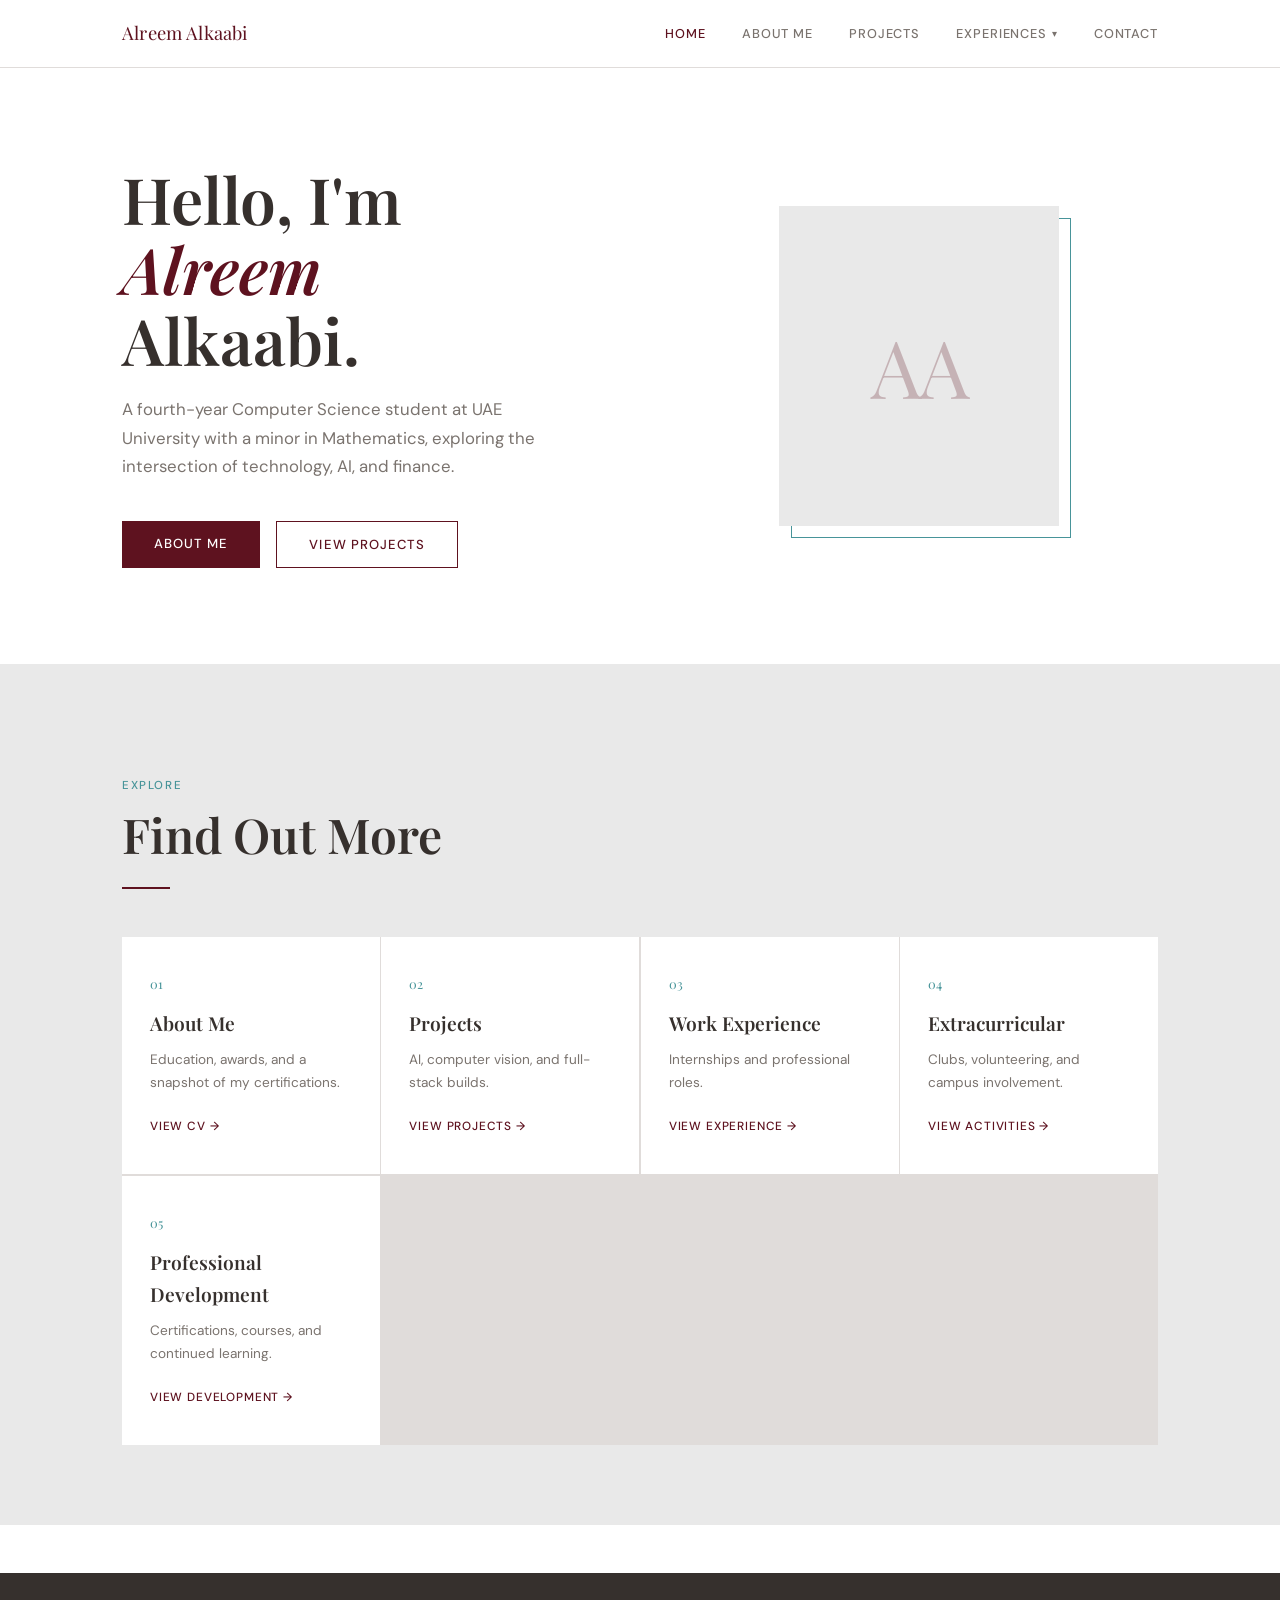
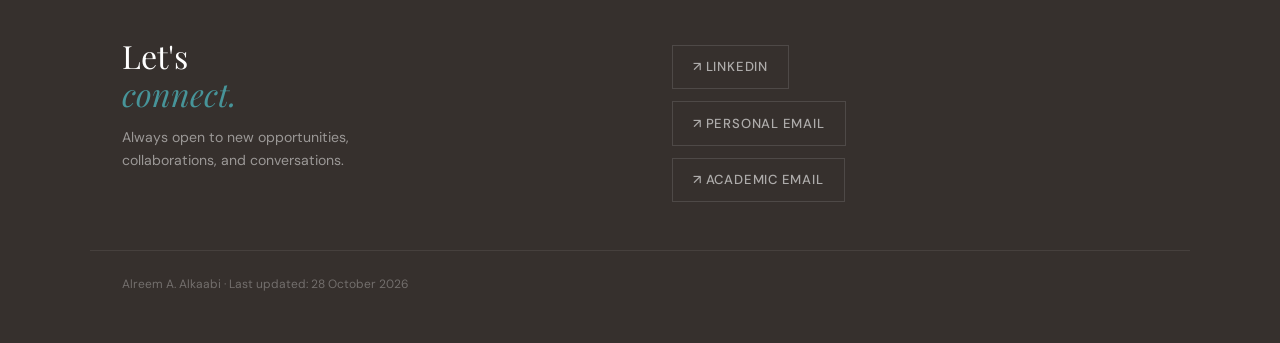
==== commit 178f1bc7: "Update portfolio content and organize images and documents" ====
--- a/index.html
+++ b/index.html
@@ -51,7 +51,7 @@
  
         <h1 class="hero-name fade-in">Hello, I'm<br><em>Alreem</em><br>Alkaabi.</h1>
         <p class="hero-desc fade-in">
-          A third-year Computer Science student at UAE University with a minor in Mathematics,
+          A fourth-year Computer Science student at UAE University with a minor in Mathematics,
           exploring the intersection of technology, AI, and finance.
         </p>
         <div class="hero-cta-row fade-in">
@@ -69,11 +69,7 @@
       </div>
     </div>
 
-    <div class="quote-block fade-in">
-      <blockquote>"Education is the fundamental pillar for the rise of nations, and our youth are the hope for crafting a bright future."</blockquote>
-      <cite>— Sheikh Zayed bin Sultan Al Nahyan</cite>
-    </div>
-  </div>
+</div>
 </section>
 
 <section class="bg-ivory">
@@ -125,12 +121,11 @@
     </div>
     <div class="footer-links">
       <a class="footer-link" href="https://www.linkedin.com/in/alreem-alkaabi-2a18521ba/" target="_blank" rel="noopener">↗ LinkedIn</a>
-      <a class="footer-link" href="https://github.com/AlreemA" target="_blank" rel="noopener">↗ GitHub</a>
       <a class="footer-link" href="mailto:alreemalkaabi5@gmail.com">↗ Personal Email</a>
       <a class="footer-link" href="mailto:202307361@uaeu.ac.ae">↗ Academic Email</a>
     </div>
   </div>
-  <div class="footer-bottom">Alreem A. Alkaabi · Last updated: 6/30/2026</div>
+  <div class="footer-bottom">Alreem A. Alkaabi · Last updated: 28 October 2026</div>
 </footer>
 
 <script src="script.js"></script>
--- a/styles.css
+++ b/styles.css
@@ -419,3 +419,12 @@
 
 .fade-in { opacity: 0; transform: translateY(18px); transition: opacity 0.55s ease, transform 0.55s ease; }
 .fade-in.visible { opacity: 1; transform: none; }
+
+/* Work experience descriptions and upcoming reports */
+.work-entry-card { grid-template-columns: minmax(0, 1fr) 260px; align-items: start; }
+.report-placeholder { padding: 1.5rem; border: 1px dashed var(--aquamarine); background: var(--ivory); }
+.report-placeholder h4 { font-family: var(--font-display); color: var(--burgundy); font-size: 1.15rem; margin-bottom: 0.75rem; }
+.report-placeholder p { font-size: 0.88rem; line-height: 1.65; color: var(--text-muted); }
+@media (max-width: 700px) {
+  .work-entry-card { grid-template-columns: minmax(0, 1fr); }
+}
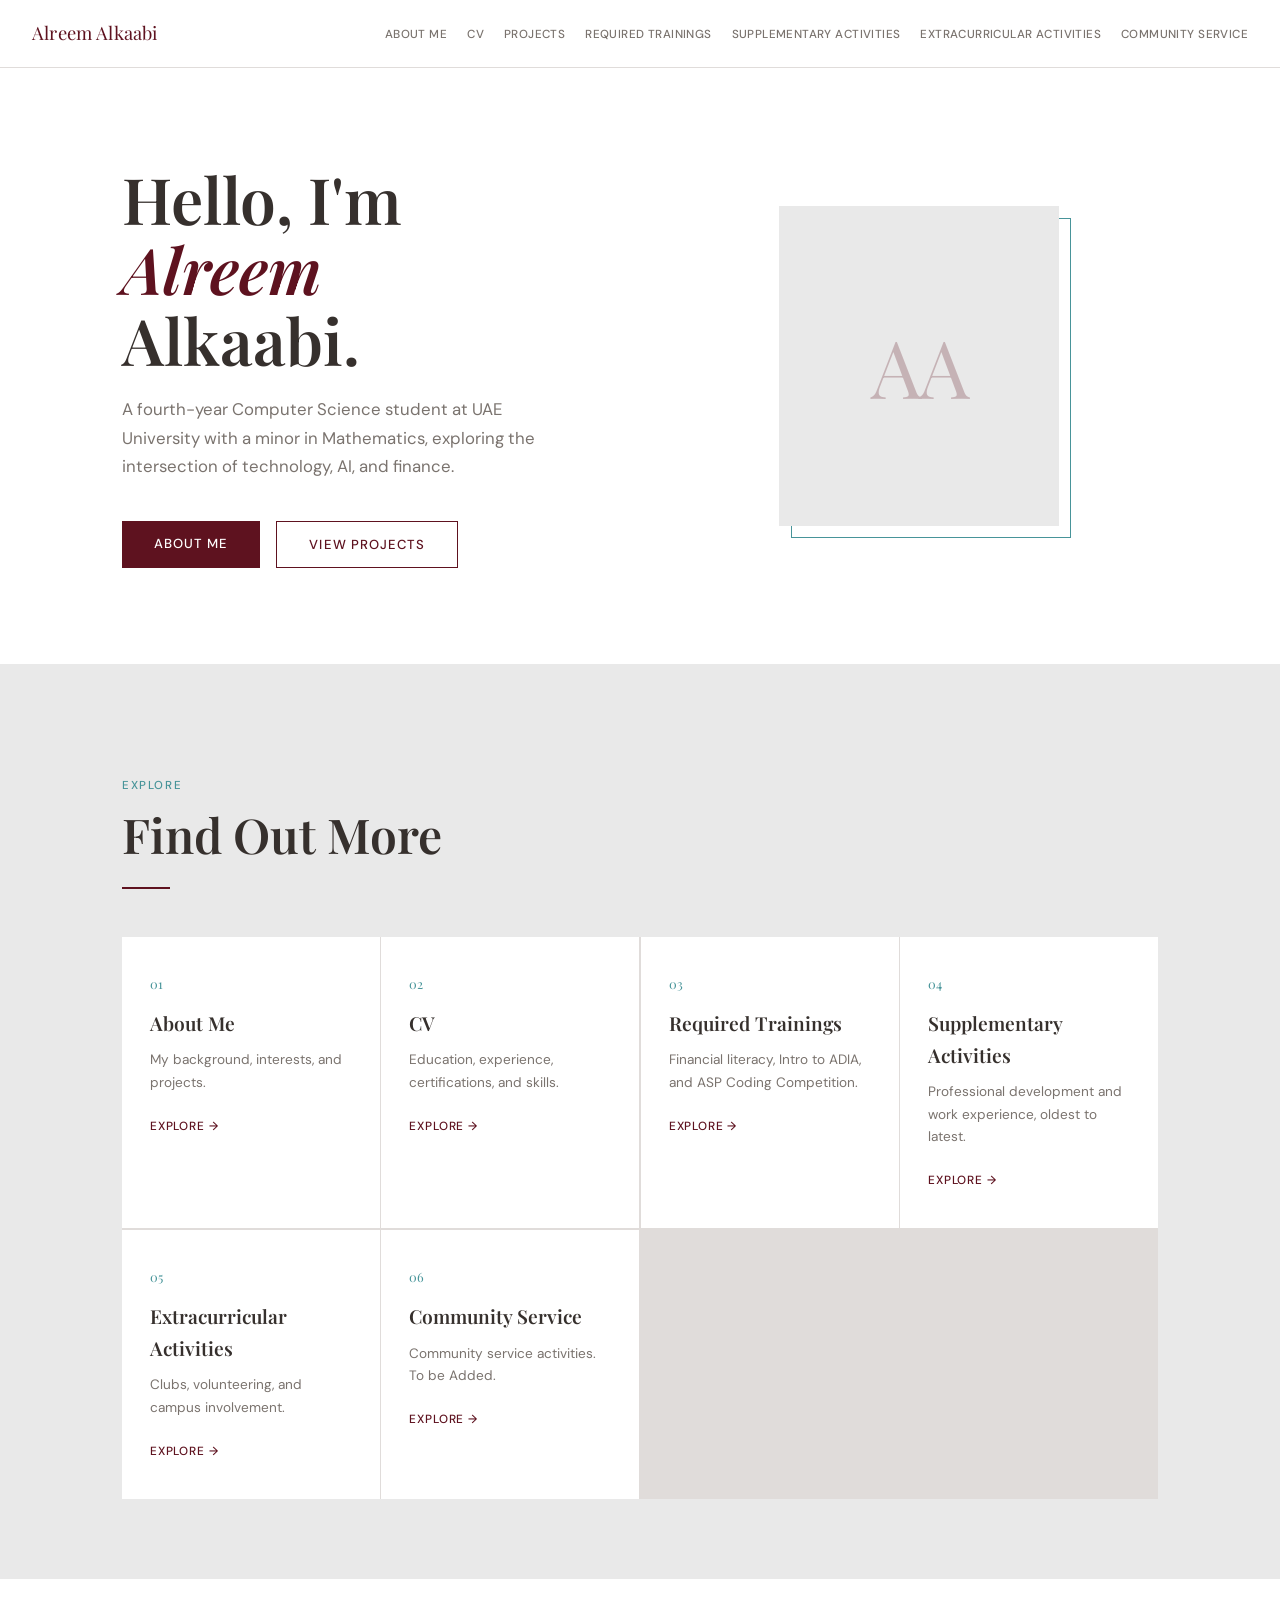
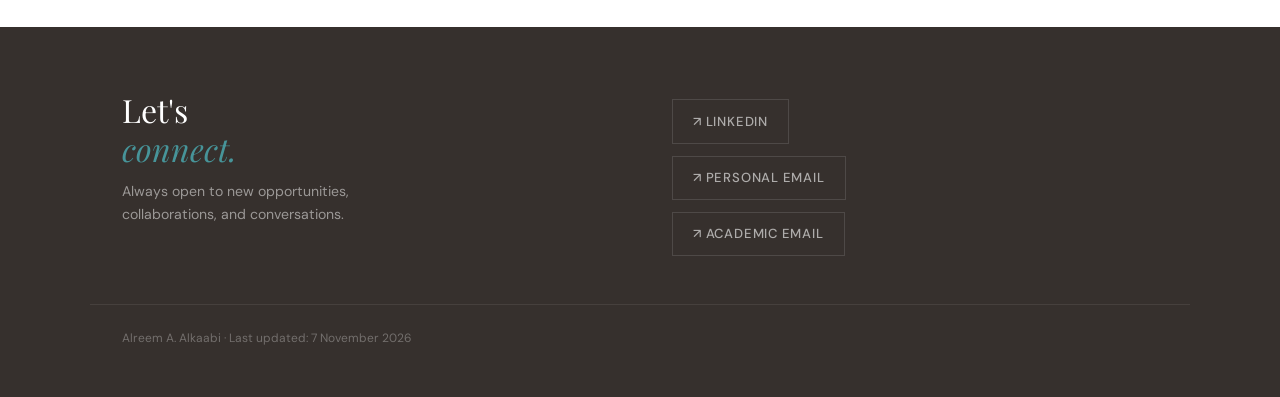
==== commit 30b2d643: "Reorganize portfolio navigation and add updated CV coursework" ====
--- a/index.html
+++ b/index.html
@@ -6,43 +6,36 @@
 <title>Alreem Alkaabi — Portfolio</title>
 <meta name="description" content="Portfolio of Alreem Alkaabi, a Computer Science student at UAE University, featuring projects, work experience, and professional development.">
 <meta name="robots" content="noindex, nofollow">
-<link rel="stylesheet" href="styles.css">
+<link rel="stylesheet" href="styles.css?v=20261107-local">
 </head>
 <body>
 
-<nav>
+<nav aria-label="Main navigation">
   <div class="nav-inner">
     <a href="index.html" class="nav-logo">Alreem Alkaabi</a>
     <ul class="nav-links">
-      <li><a href="index.html" class="current">Home</a></li>
       <li><a href="about.html">About Me</a></li>
+      <li><a href="cv.html">CV</a></li>
       <li><a href="projects.html">Projects</a></li>
-      <li class="has-dropdown" tabindex="0">
-        <button class="nav-drop-trigger">Experiences <span class="nav-caret">▾</span></button>
-        <div class="nav-dropdown">
-          <a href="work-experience.html">Work Experience</a>
-          <a href="extracurricular.html">Extracurricular Activities</a>
-          <a href="professional-development.html">Professional Development</a>
-        </div>
-      </li>
-      <li><a href="about.html#contact">Contact</a></li>
+      <li><a href="required-trainings.html">Required Trainings</a></li>
+      <li><a href="supplementary-activities.html">Supplementary Activities</a></li>
+      <li><a href="extracurricular.html">Extracurricular Activities</a></li>
+      <li><a href="community-service.html">Community Service</a></li>
     </ul>
-    <button class="nav-toggle" id="navToggle" aria-label="Menu"><span></span><span></span><span></span></button>
+    <button class="nav-toggle" id="navToggle" aria-label="Open menu" aria-controls="navMobile" aria-expanded="false"><span></span><span></span><span></span></button>
   </div>
 </nav>
+<div class="nav-mobile" id="navMobile">
+  <a href="about.html">About Me</a>
+  <a href="cv.html">CV</a>
+  <a href="projects.html">Projects</a>
+  <a href="required-trainings.html">Required Trainings</a>
+  <a href="supplementary-activities.html">Supplementary Activities</a>
+  <a href="extracurricular.html">Extracurricular Activities</a>
+  <a href="community-service.html">Community Service</a>
+</div>
 
-<div class="nav-mobile" id="navMobile">
-  <a href="index.html">Home</a>
-  <a href="about.html">About Me</a>
-  <a href="projects.html">Projects</a>
-  <div class="nav-mobile-label">Experiences</div>
-  <div class="nav-mobile-sub">
-    <a href="work-experience.html">Work Experience</a>
-    <a href="extracurricular.html">Extracurricular Activities</a>
-    <a href="professional-development.html">Professional Development</a>
-  </div>
-  <a href="about.html#contact">Contact</a>
-</div>
+
 
 <section id="home">
   <div class="container">
@@ -80,34 +73,28 @@
 
     <div class="preview-grid fade-in">
       <a class="preview-card" href="about.html">
-        <div class="preview-num">01</div>
-        <div class="preview-title">About Me</div>
-        <div class="preview-desc">Education, awards, and a snapshot of my certifications.</div>
-        <span class="preview-link">View CV →</span>
+        <div class="preview-num">01</div><div class="preview-title">About Me</div>
+        <div class="preview-desc">My background, interests, and projects.</div><span class="preview-link">Explore →</span>
       </a>
-      <a class="preview-card" href="projects.html">
-        <div class="preview-num">02</div>
-        <div class="preview-title">Projects</div>
-        <div class="preview-desc">AI, computer vision, and full-stack builds.</div>
-        <span class="preview-link">View Projects →</span>
+      <a class="preview-card" href="cv.html">
+        <div class="preview-num">02</div><div class="preview-title">CV</div>
+        <div class="preview-desc">Education, experience, certifications, and skills.</div><span class="preview-link">Explore →</span>
       </a>
-      <a class="preview-card" href="work-experience.html">
-        <div class="preview-num">03</div>
-        <div class="preview-title">Work Experience</div>
-        <div class="preview-desc">Internships and professional roles.</div>
-        <span class="preview-link">View Experience →</span>
+      <a class="preview-card" href="required-trainings.html">
+        <div class="preview-num">03</div><div class="preview-title">Required Trainings</div>
+        <div class="preview-desc">Financial literacy, Intro to ADIA, and ASP Coding Competition.</div><span class="preview-link">Explore →</span>
+      </a>
+      <a class="preview-card" href="supplementary-activities.html">
+        <div class="preview-num">04</div><div class="preview-title">Supplementary Activities</div>
+        <div class="preview-desc">Professional development and work experience, oldest to latest.</div><span class="preview-link">Explore →</span>
       </a>
       <a class="preview-card" href="extracurricular.html">
-        <div class="preview-num">04</div>
-        <div class="preview-title">Extracurricular</div>
-        <div class="preview-desc">Clubs, volunteering, and campus involvement.</div>
-        <span class="preview-link">View Activities →</span>
+        <div class="preview-num">05</div><div class="preview-title">Extracurricular Activities</div>
+        <div class="preview-desc">Clubs, volunteering, and campus involvement.</div><span class="preview-link">Explore →</span>
       </a>
-      <a class="preview-card" href="professional-development.html">
-        <div class="preview-num">05</div>
-        <div class="preview-title">Professional Development</div>
-        <div class="preview-desc">Certifications, courses, and continued learning.</div>
-        <span class="preview-link">View Development →</span>
+      <a class="preview-card" href="community-service.html">
+        <div class="preview-num">06</div><div class="preview-title">Community Service</div>
+        <div class="preview-desc">Community service activities. To be Added.</div><span class="preview-link">Explore →</span>
       </a>
     </div>
   </div>
@@ -125,7 +112,7 @@
       <a class="footer-link" href="mailto:202307361@uaeu.ac.ae">↗ Academic Email</a>
     </div>
   </div>
-  <div class="footer-bottom">Alreem A. Alkaabi · Last updated: 28 October 2026</div>
+  <div class="footer-bottom">Alreem A. Alkaabi · Last updated: 7 November 2026</div>
 </footer>
 
 <script src="script.js"></script>
--- a/styles.css
+++ b/styles.css
@@ -421,10 +421,58 @@
 .fade-in.visible { opacity: 1; transform: none; }
 
 /* Work experience descriptions and upcoming reports */
-.work-entry-card { grid-template-columns: minmax(0, 1fr) 260px; align-items: start; }
+.work-entry-card { display: block; padding: 3rem 0; border-bottom: 1px solid var(--border); }
+.work-entry-card:first-child { padding-top: 0; }
+.work-entry-card:last-child { border-bottom: none; }
+.work-entry-card > .report-placeholder { margin-top: 1.5rem; }
 .report-placeholder { padding: 1.5rem; border: 1px dashed var(--aquamarine); background: var(--ivory); }
 .report-placeholder h4 { font-family: var(--font-display); color: var(--burgundy); font-size: 1.15rem; margin-bottom: 0.75rem; }
 .report-placeholder p { font-size: 0.88rem; line-height: 1.65; color: var(--text-muted); }
-@media (max-width: 700px) {
-  .work-entry-card { grid-template-columns: minmax(0, 1fr); }
-}
+
+/* Local navigation and activity-page reorganization */
+.entry-card.certificate-card { display: block; }
+.entry-photo.certificate-photo { width: 100%; max-width: 560px; aspect-ratio: auto; margin-top: 1.25rem; background: transparent; }
+.certificate-photo::before { display: none; }
+.certificate-photo img { width: 100%; height: auto; object-fit: contain; }
+.nav-inner { max-width: 1440px; gap: 2rem; }
+.nav-logo { flex-shrink: 0; }
+.nav-links { gap: 1.25rem; }
+.nav-links a { font-size: 0.73rem; letter-spacing: 0.035em; white-space: nowrap; }
+.nav-mobile a.current { color: var(--burgundy); }
+.about-focus { margin-top: 3rem; }
+.activity-timeline { margin-top: 1rem; }
+.timeline-item { position: relative; border-left: 1px solid var(--border); padding: 0 0 3rem 2rem; margin-left: 0.5rem; }
+.timeline-item::before { content: ''; position: absolute; left: -5px; top: 0.5rem; width: 9px; height: 9px; border-radius: 50%; background: var(--aquamarine); }
+.timeline-item:last-child { padding-bottom: 0; }
+.timeline-date { color: var(--aquamarine); font-size: 0.8rem; font-weight: 500; margin-bottom: 1.25rem; }
+.timeline-item > .entry-card, .timeline-item > .work-entry-card { padding: 0; border: none; }
+.training-placeholder { aspect-ratio: 16/10; }
+.coming-soon { padding: 3rem; border: 1px dashed var(--aquamarine); background: var(--ivory); color: var(--text-muted); }
+.cv-download-pending { opacity: 0.7; cursor: default; }
+.cv-download-pending:hover { background: transparent; color: var(--burgundy); }
+.document-note { margin-top: 0.75rem; color: var(--text-muted); font-size: 0.85rem; }
+@media (max-width: 1200px) {
+  .nav-links { display: none; }
+  .nav-toggle { display: block; }
+}
+@media (min-width: 1201px) { .nav-mobile.open { display: none; } }
+@media (max-width: 700px) { .timeline-item { padding-left: 1.25rem; } }
+
+/* CV coursework */
+.courses-section { margin-top: 4rem; padding: 3rem 0 0; border-top: 1px solid var(--border); scroll-margin-top: calc(var(--nav-height) + 1.5rem); }
+.courses-section > .section-title { font-size: 2rem; }
+.courses-section > .section-subtitle { font-size: 0.95rem; max-width: 100%; }
+.course-group { margin-top: 2.5rem; }
+.course-group-title { font-family: var(--font-display); font-weight: 600; color: var(--burgundy); font-size: 1.3rem; margin-bottom: 1rem; }
+.course-table { width: 100%; border-collapse: collapse; text-align: left; font-size: 0.88rem; }
+.course-table th { padding: 0.85rem 1rem; font-size: 0.72rem; letter-spacing: 0.06em; text-transform: uppercase; color: var(--text-muted); background: var(--ivory); font-weight: 500; }
+.course-table td { padding: 0.9rem 1rem; border-bottom: 1px solid var(--border); vertical-align: top; }
+.course-table .course-code { white-space: nowrap; font-variant-numeric: tabular-nums; font-weight: 500; color: var(--burgundy); }
+.course-table td:last-child { color: var(--text-muted); width: 28%; }
+@media (max-width: 650px) {
+  .course-table thead { position: absolute; width: 1px; height: 1px; overflow: hidden; clip-path: inset(50%); }
+  .course-table, .course-table tbody { display: block; }
+  .course-table tr { display: block; padding: 0.8rem 0; border-bottom: 1px solid var(--border); }
+  .course-table td, .course-table td:last-child { display: grid; grid-template-columns: 3.5rem minmax(0, 1fr); gap: 0.5rem; padding: 0.25rem 0; border: none; width: auto; white-space: normal; }
+  .course-table td::before { content: attr(data-label); font-size: 0.68rem; text-transform: uppercase; letter-spacing: 0.05em; color: var(--text-muted); font-weight: 500; padding-top: 0.15rem; }
+}
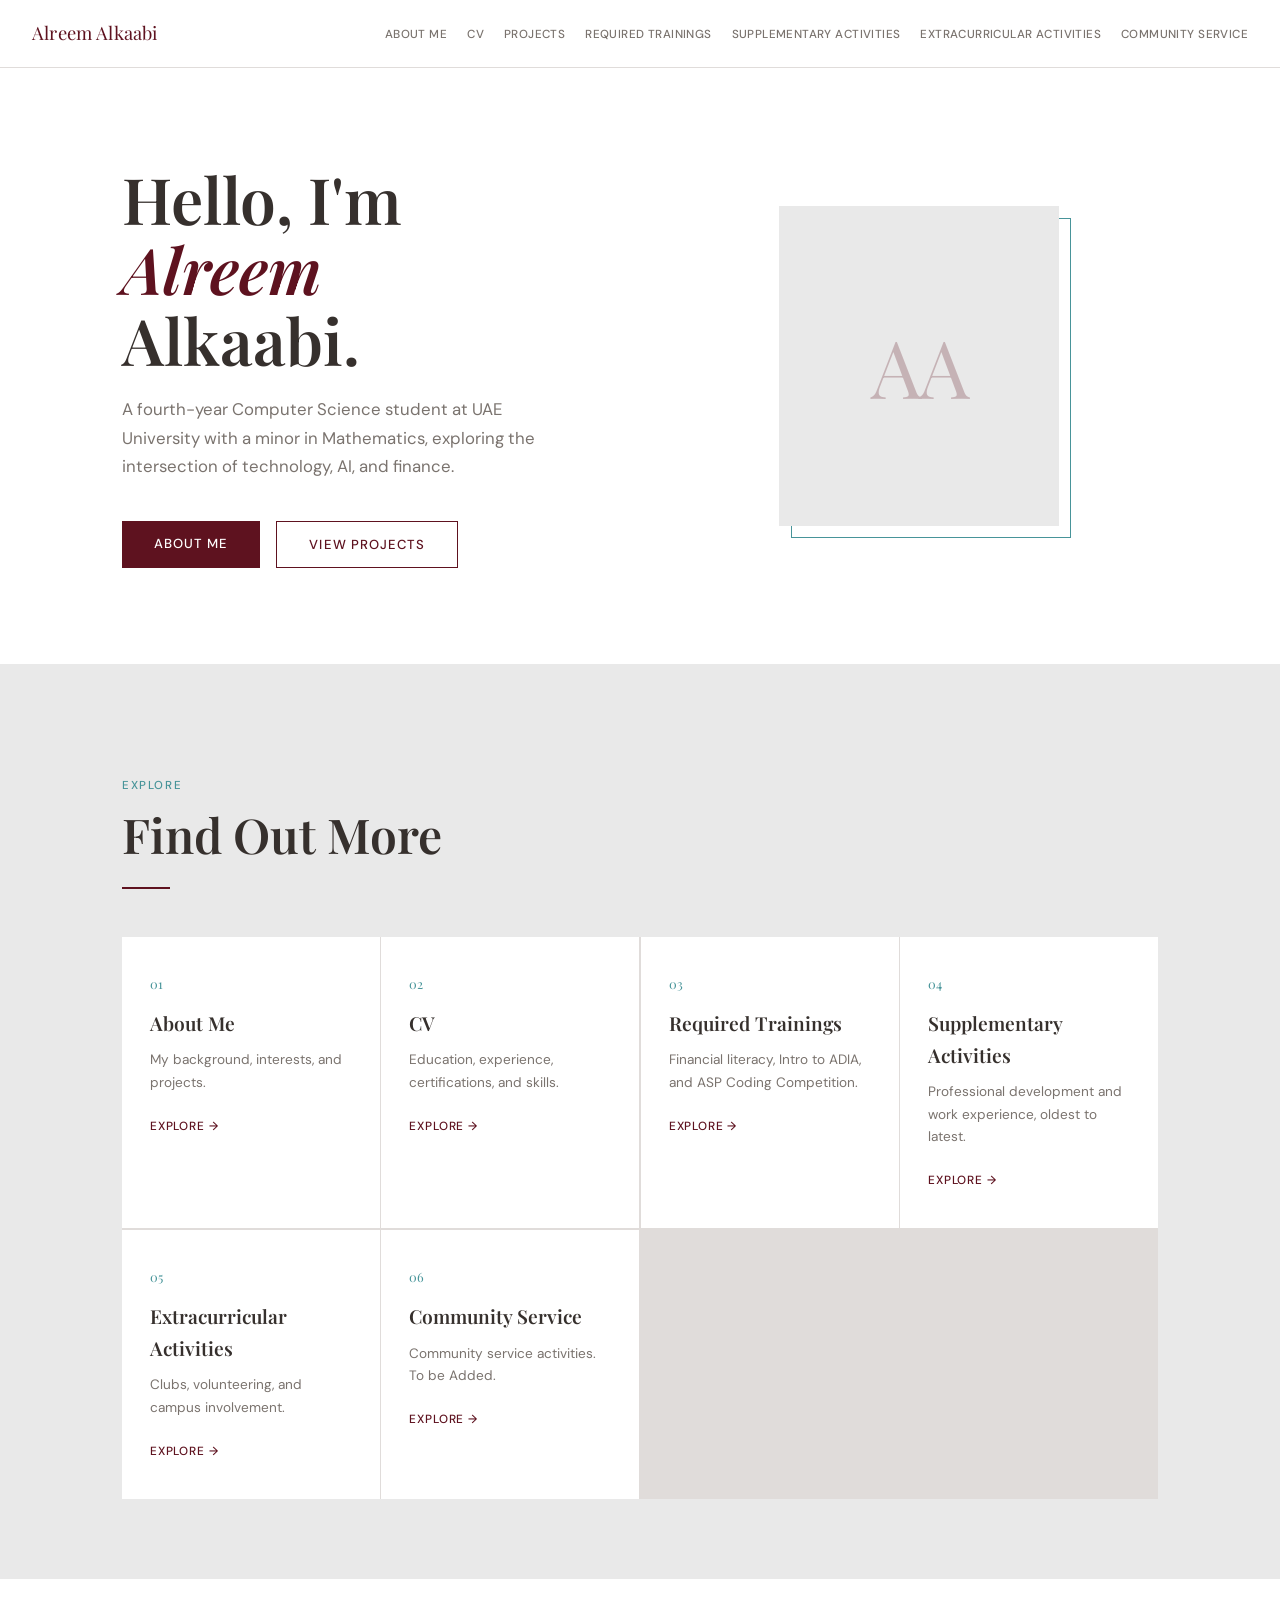
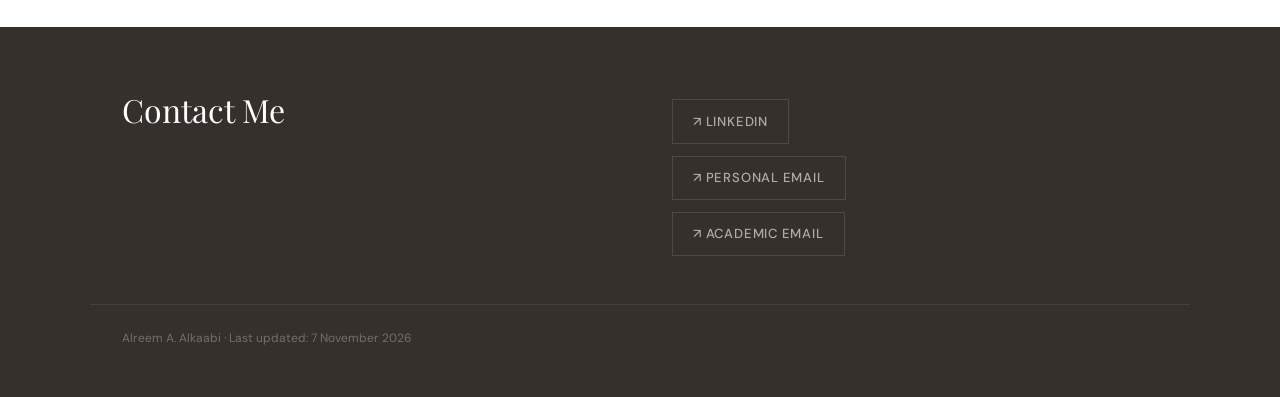
==== commit 79ac8b90: "Simplify site footer to Contact Me" ====
--- a/index.html
+++ b/index.html
@@ -103,8 +103,7 @@
 <footer id="contact">
   <div class="footer-inner">
     <div class="footer-left">
-      <h2>Let's<br><em>connect.</em></h2>
-      <p>Always open to new opportunities, collaborations, and conversations.</p>
+      <h2>Contact Me</h2>
     </div>
     <div class="footer-links">
       <a class="footer-link" href="https://www.linkedin.com/in/alreem-alkaabi-2a18521ba/" target="_blank" rel="noopener">↗ LinkedIn</a>
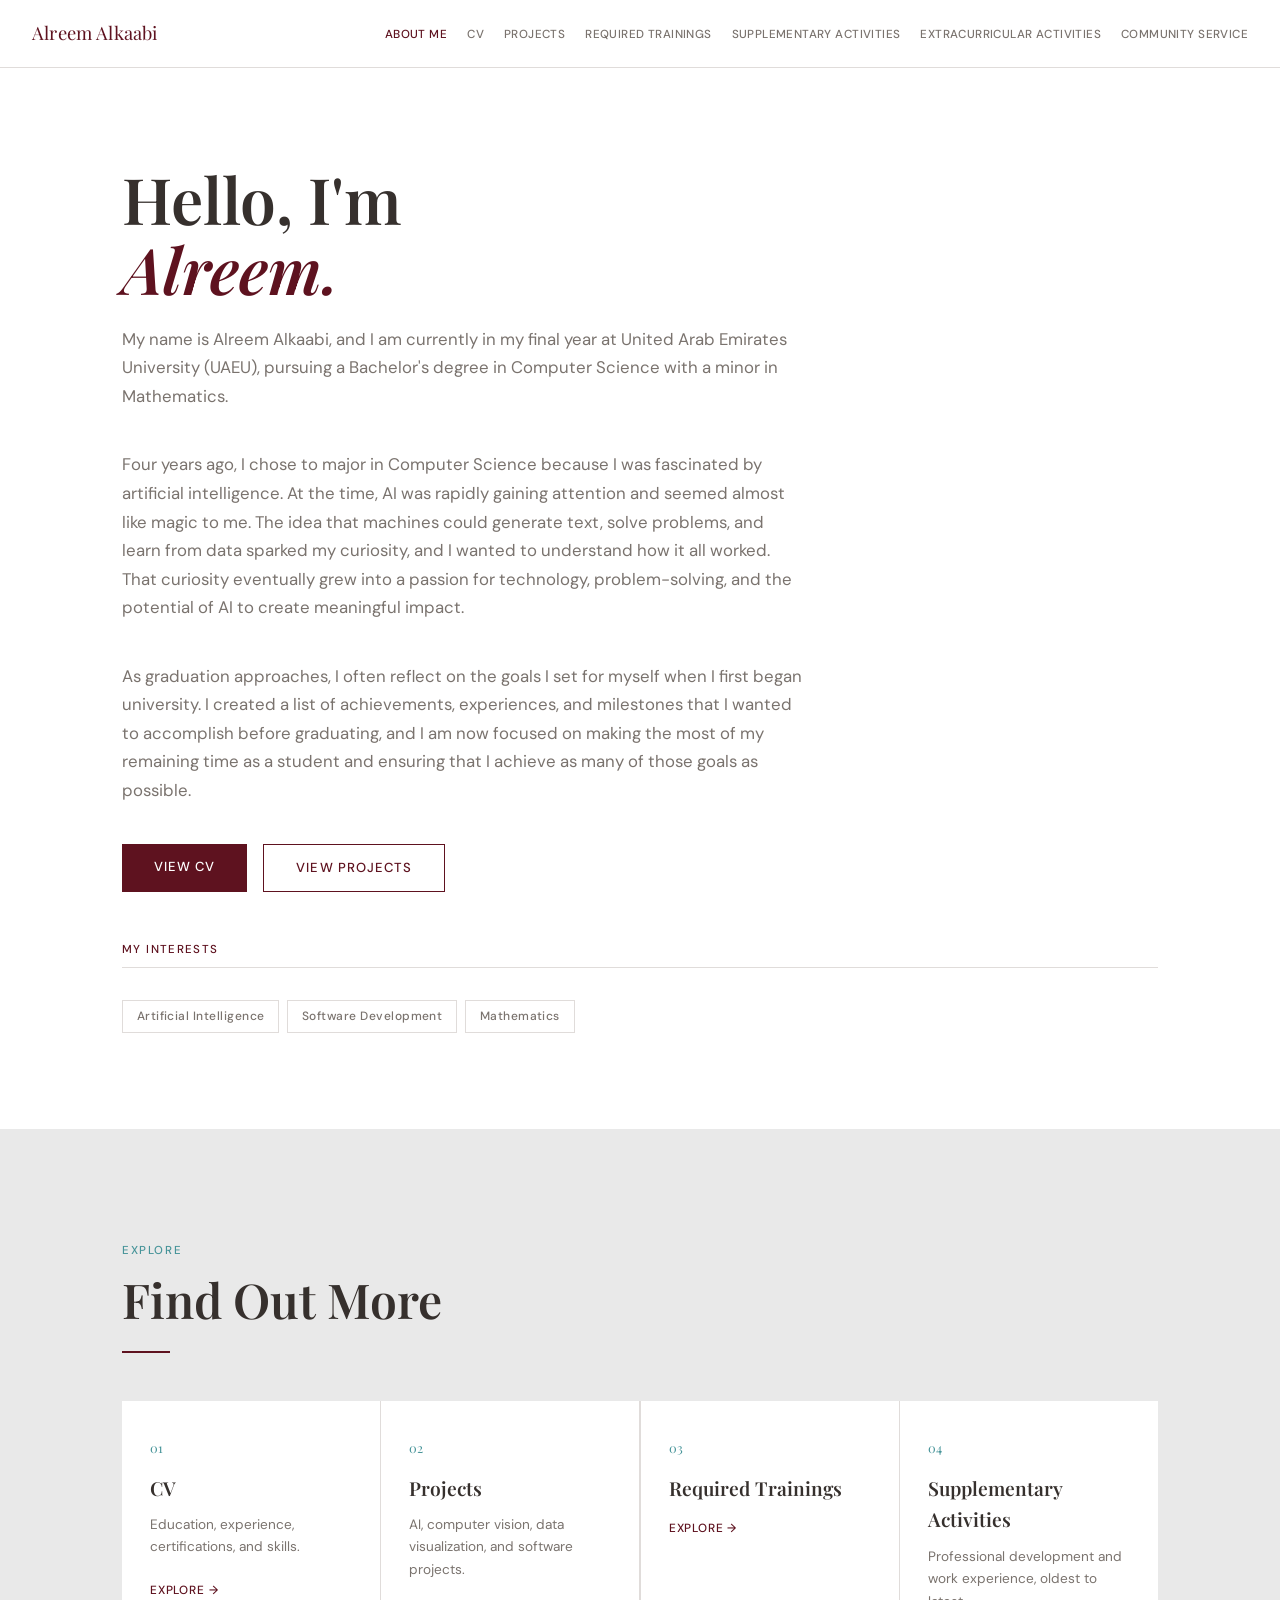
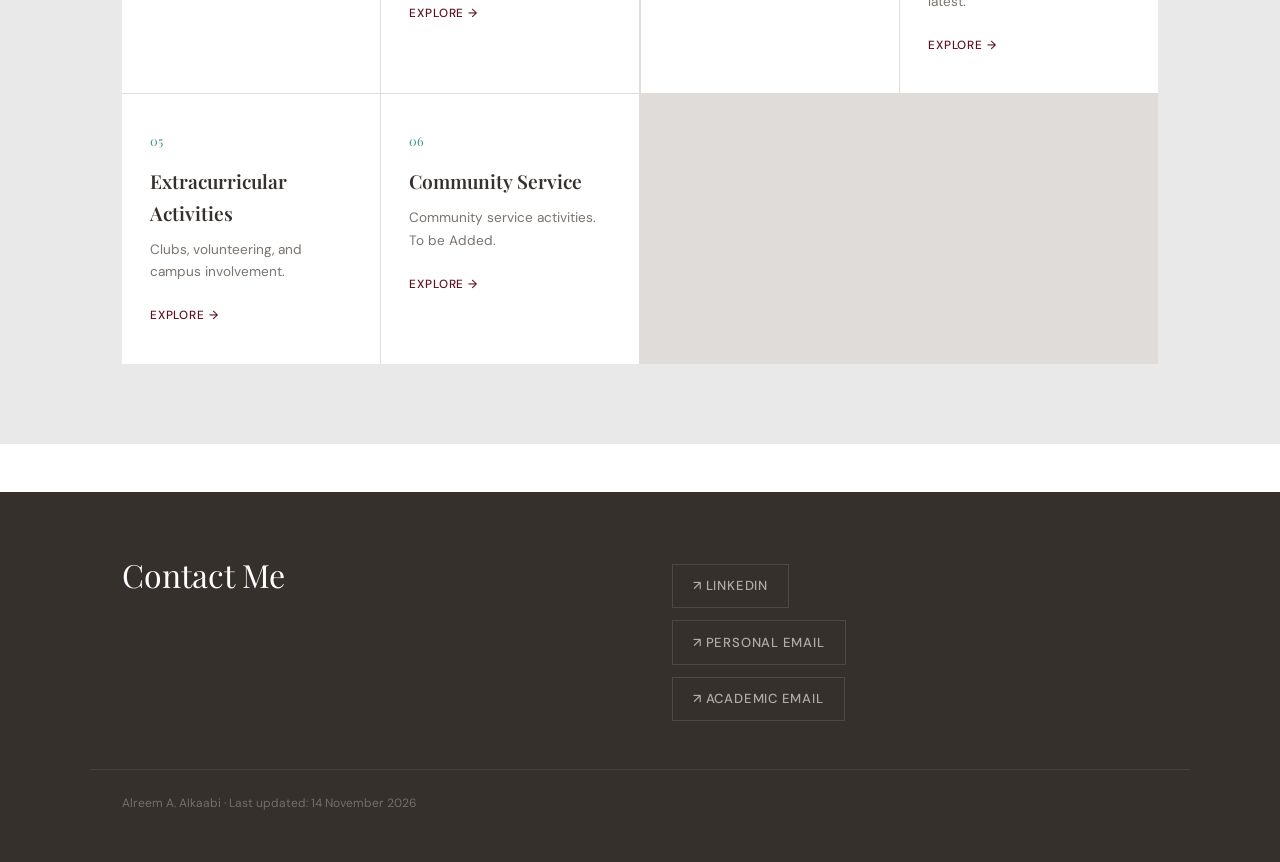
==== commit a0974c7a: "Combine home and about pages and update activities with photo galleries" ====
--- a/index.html
+++ b/index.html
@@ -6,7 +6,7 @@
 <title>Alreem Alkaabi — Portfolio</title>
 <meta name="description" content="Portfolio of Alreem Alkaabi, a Computer Science student at UAE University, featuring projects, work experience, and professional development.">
 <meta name="robots" content="noindex, nofollow">
-<link rel="stylesheet" href="styles.css?v=20261107-local">
+<link rel="stylesheet" href="styles.css?v=20261114-home">
 </head>
 <body>
 
@@ -14,7 +14,7 @@
   <div class="nav-inner">
     <a href="index.html" class="nav-logo">Alreem Alkaabi</a>
     <ul class="nav-links">
-      <li><a href="about.html">About Me</a></li>
+      <li><a href="index.html" class="current" aria-current="page">About Me</a></li>
       <li><a href="cv.html">CV</a></li>
       <li><a href="projects.html">Projects</a></li>
       <li><a href="required-trainings.html">Required Trainings</a></li>
@@ -26,7 +26,7 @@
   </div>
 </nav>
 <div class="nav-mobile" id="navMobile">
-  <a href="about.html">About Me</a>
+  <a href="index.html" class="current" aria-current="page">About Me</a>
   <a href="cv.html">CV</a>
   <a href="projects.html">Projects</a>
   <a href="required-trainings.html">Required Trainings</a>
@@ -39,26 +39,22 @@
 
 <section id="home">
   <div class="container">
-    <div class="hero-grid">
+    <div class="hero-grid hero-text-only">
       <div>
  
-        <h1 class="hero-name fade-in">Hello, I'm<br><em>Alreem</em><br>Alkaabi.</h1>
-        <p class="hero-desc fade-in">
-          A fourth-year Computer Science student at UAE University with a minor in Mathematics,
-          exploring the intersection of technology, AI, and finance.
-        </p>
+        <h1 class="hero-name fade-in">Hello, I'm<br><em>Alreem.</em></h1>
+        <p class="hero-desc fade-in">My name is Alreem Alkaabi, and I am currently in my final year at United Arab Emirates University (UAEU), pursuing a Bachelor's degree in Computer Science with a minor in Mathematics.</p>
+        <p class="hero-desc fade-in">Four years ago, I chose to major in Computer Science because I was fascinated by artificial intelligence. At the time, AI was rapidly gaining attention and seemed almost like magic to me. The idea that machines could generate text, solve problems, and learn from data sparked my curiosity, and I wanted to understand how it all worked. That curiosity eventually grew into a passion for technology, problem-solving, and the potential of AI to create meaningful impact.</p>
+        <p class="hero-desc fade-in">As graduation approaches, I often reflect on the goals I set for myself when I first began university. I created a list of achievements, experiences, and milestones that I wanted to accomplish before graduating, and I am now focused on making the most of my remaining time as a student and ensuring that I achieve as many of those goals as possible.</p>
         <div class="hero-cta-row fade-in">
-          <a href="about.html" class="hero-cta">About Me</a>
+          <a href="cv.html" class="hero-cta">View CV</a>
           <a href="projects.html" class="hero-cta outline">View Projects</a>
         </div>
+    <div class="about-focus fade-in">
+      <h2 class="cv-group-title">My Interests</h2>
+      <div class="skills-row"><span class="skill-tag">Artificial Intelligence</span><span class="skill-tag">Software Development</span><span class="skill-tag">Mathematics</span></div>
+    </div>
 
-      </div>
-      <div class="hero-visual fade-in">
-        <div class="hero-photo-wrap">
-          <div class="hero-photo-box">
-            <span class="hero-initials">AA</span>
-          </div>
-        </div>
       </div>
     </div>
 
@@ -72,17 +68,17 @@
     <div class="divider fade-in"></div>
 
     <div class="preview-grid fade-in">
-      <a class="preview-card" href="about.html">
-        <div class="preview-num">01</div><div class="preview-title">About Me</div>
-        <div class="preview-desc">My background, interests, and projects.</div><span class="preview-link">Explore →</span>
+      <a class="preview-card" href="cv.html">
+        <div class="preview-num">01</div><div class="preview-title">CV</div>
+        <div class="preview-desc">Education, experience, certifications, and skills.</div><span class="preview-link">Explore →</span>
       </a>
-      <a class="preview-card" href="cv.html">
-        <div class="preview-num">02</div><div class="preview-title">CV</div>
-        <div class="preview-desc">Education, experience, certifications, and skills.</div><span class="preview-link">Explore →</span>
+      <a class="preview-card" href="projects.html">
+        <div class="preview-num">02</div><div class="preview-title">Projects</div>
+        <div class="preview-desc">AI, computer vision, data visualization, and software projects.</div><span class="preview-link">Explore →</span>
       </a>
       <a class="preview-card" href="required-trainings.html">
         <div class="preview-num">03</div><div class="preview-title">Required Trainings</div>
-        <div class="preview-desc">Financial literacy, Intro to ADIA, and ASP Coding Competition.</div><span class="preview-link">Explore →</span>
+        <span class="preview-link">Explore →</span>
       </a>
       <a class="preview-card" href="supplementary-activities.html">
         <div class="preview-num">04</div><div class="preview-title">Supplementary Activities</div>
@@ -111,7 +107,7 @@
       <a class="footer-link" href="mailto:202307361@uaeu.ac.ae">↗ Academic Email</a>
     </div>
   </div>
-  <div class="footer-bottom">Alreem A. Alkaabi · Last updated: 7 November 2026</div>
+  <div class="footer-bottom">Alreem A. Alkaabi · Last updated: 14 November 2026</div>
 </footer>
 
 <script src="script.js"></script>
--- a/styles.css
+++ b/styles.css
@@ -476,3 +476,42 @@
   .course-table td, .course-table td:last-child { display: grid; grid-template-columns: 3.5rem minmax(0, 1fr); gap: 0.5rem; padding: 0.25rem 0; border: none; width: auto; white-space: normal; }
   .course-table td::before { content: attr(data-label); font-size: 0.68rem; text-transform: uppercase; letter-spacing: 0.05em; color: var(--text-muted); font-weight: 500; padding-top: 0.15rem; }
 }
+
+/* Huawei reflection */
+.hero-grid.hero-text-only { grid-template-columns: minmax(0, 1fr); }
+.hero-text-only .hero-desc { max-width: 680px; }
+.entry-photo.club-logo { aspect-ratio: 1; }
+.club-logo img { object-fit: contain; }
+.certificate-gallery { display: grid; grid-template-columns: repeat(3, minmax(0, 1fr)); gap: 1.25rem; margin-top: 2rem; }
+.certificate-gallery figure { min-width: 0; }
+.certificate-gallery a { display: block; }
+.certificate-gallery img { width: 100%; aspect-ratio: 3 / 4; object-fit: contain; background: #fff; border: 1px solid var(--border); }
+.certificate-gallery figcaption { margin-top: 0.65rem; font-size: 0.85rem; color: var(--text-muted); }
+.certificate-gallery a:focus-visible { outline: 2px solid var(--aquamarine); outline-offset: 4px; }
+@media (max-width: 600px) { .certificate-gallery { grid-template-columns: 1fr; } }
+.report-essay { margin-top: 1.5rem; padding: 2.5rem 2rem; background: #fafaf8; border: 1px solid var(--border); }
+.report-essay h4 { margin: 0 0 1.5rem; font-size: 1.15rem; line-height: 1.4; color: var(--burgundy); text-align: left; }
+.report-essay p { max-width: 68ch; margin-left: 0; margin-right: 0; font-size: 0.92rem; line-height: 1.8; color: #292929; }
+.report-essay p + p { margin-top: 1rem; }
+@media (max-width: 650px) { .report-essay { padding: 1.25rem; } }
+.experience-bullets { padding-left: 1.25rem; font-size: 0.92rem; color: var(--text-muted); line-height: 1.75; list-style: disc; }
+.experience-bullets li + li { margin-top: 0.75rem; }
+.completion-certificate { margin-top: 2rem; max-width: 680px; }
+.completion-certificate img { width: 100%; height: auto; border: 1px solid var(--border); }
+.completion-certificate figcaption { margin-top: 0.65rem; font-size: 0.85rem; color: var(--text-muted); }
+
+/* Photo rows between full-width narrative passages */
+.reflection-with-photos > p { max-width: none; }
+.reflection-with-photos .reflection-photo-row + p { margin-top: 1.5rem; }
+.reflection-photo-row { display: grid; gap: 1.25rem; align-items: start; margin: 1.75rem 0; max-width: 760px; }
+.reflection-photo-row.single { grid-template-columns: minmax(0, 1fr); max-width: 320px; margin-left: auto; margin-right: auto; text-align: center; }
+.reflection-photo-row.pair { grid-template-columns: repeat(2, minmax(0, 1fr)); max-width: 500px; }
+.reflection-photo-row.trio { grid-template-columns: repeat(3, minmax(0, 1fr)); }
+.reflection-photo { min-width: 0; margin: 0; }
+.reflection-photo a { display: flex; align-items: center; justify-content: center; height: 190px; background: var(--white); border: 1px solid var(--border); padding: 0.4rem; }
+.reflection-photo img { width: auto; height: auto; max-width: 100%; max-height: 175px; object-fit: contain; }
+.reflection-photo figcaption { margin-top: 0.65rem; font-size: 0.78rem; line-height: 1.5; color: var(--text-muted); }
+.reflection-photo a:focus-visible { outline: 2px solid var(--aquamarine); outline-offset: 4px; }
+@media (max-width: 600px) {
+  .reflection-photo-row.single, .reflection-photo-row.pair, .reflection-photo-row.trio { grid-template-columns: minmax(0, 1fr); max-width: 320px; }
+}
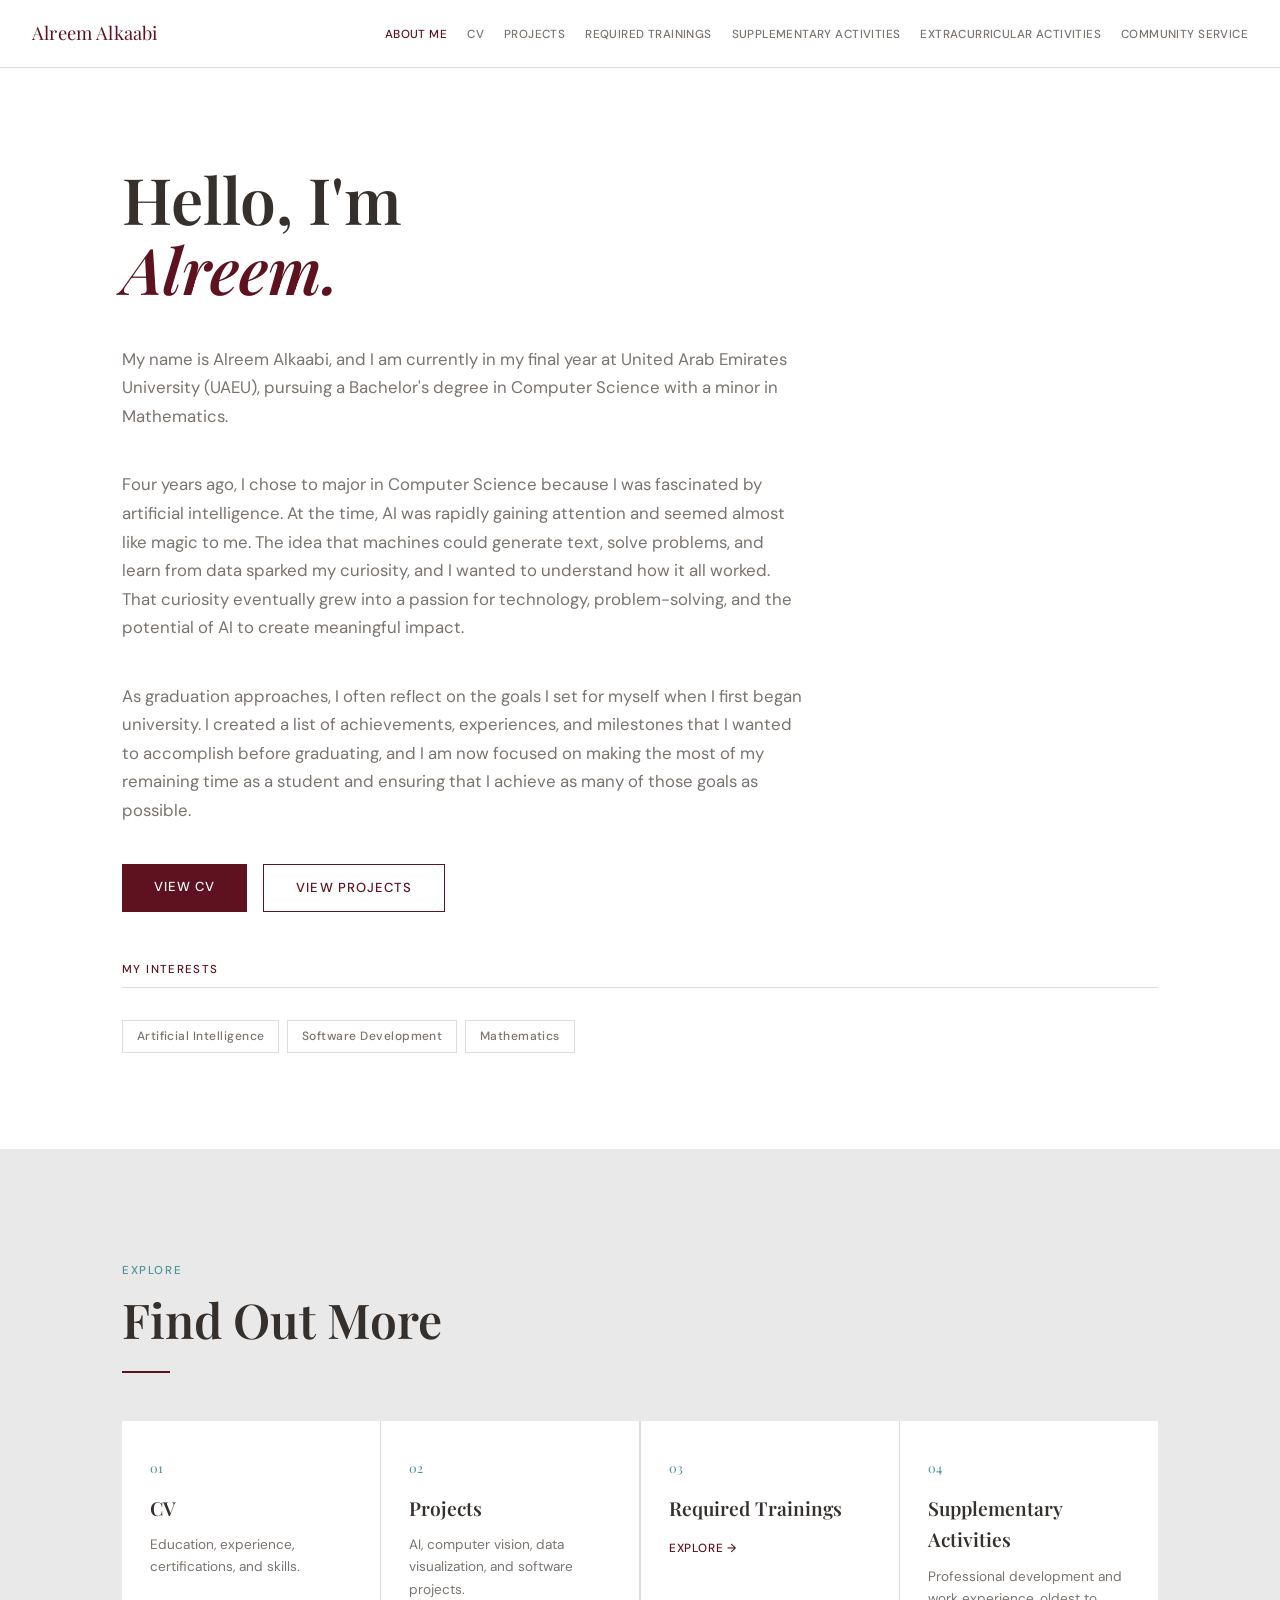
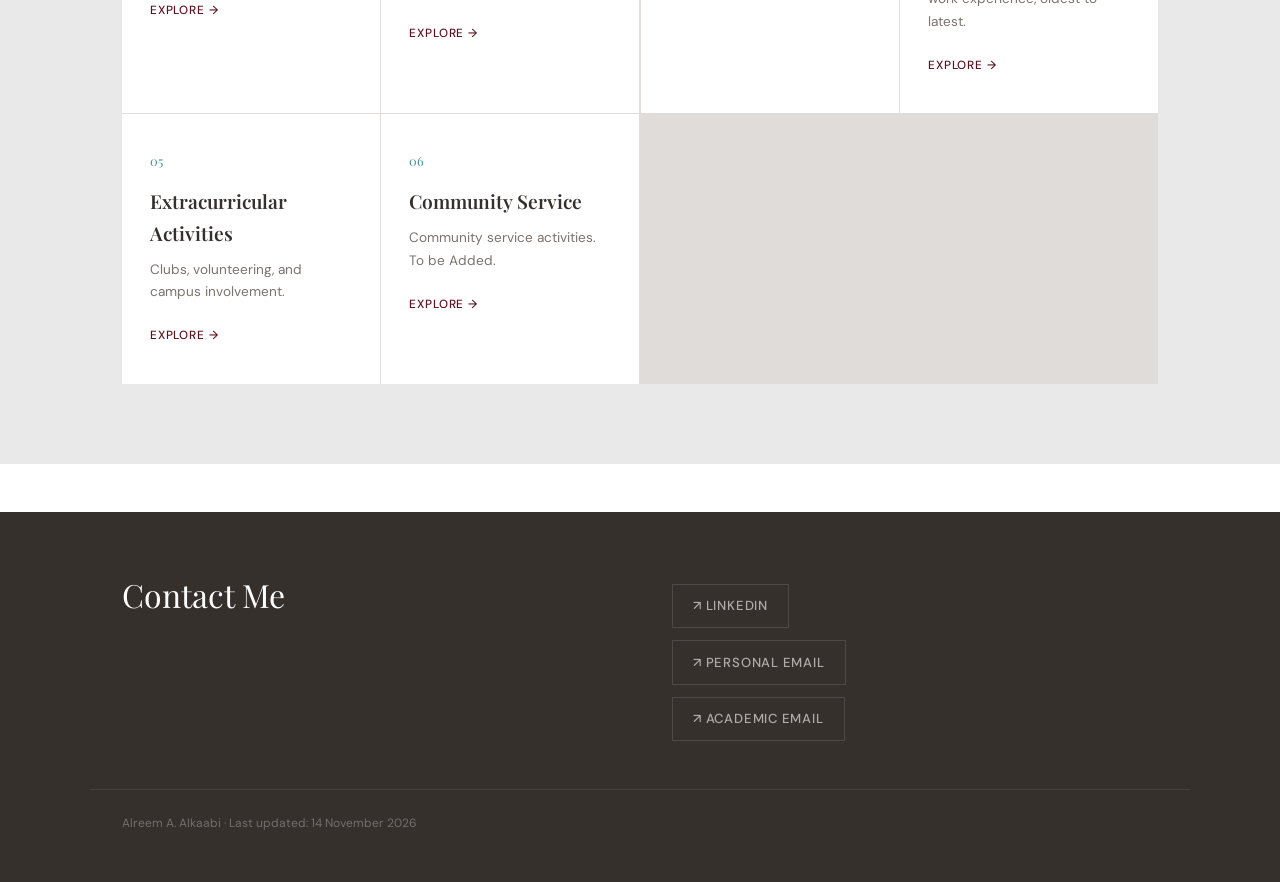
==== commit 14a42015: "Update activity photos, add du certificate, and refine CV and homepage" ====
--- a/index.html
+++ b/index.html
@@ -6,7 +6,7 @@
 <title>Alreem Alkaabi — Portfolio</title>
 <meta name="description" content="Portfolio of Alreem Alkaabi, a Computer Science student at UAE University, featuring projects, work experience, and professional development.">
 <meta name="robots" content="noindex, nofollow">
-<link rel="stylesheet" href="styles.css?v=20261114-home">
+<link rel="stylesheet" href="styles.css?v=20261115-home-spacing">
 </head>
 <body>
 
--- a/styles.css
+++ b/styles.css
@@ -479,6 +479,7 @@
 
 /* Huawei reflection */
 .hero-grid.hero-text-only { grid-template-columns: minmax(0, 1fr); }
+.hero-text-only .hero-name { margin-bottom: 2.5rem; }
 .hero-text-only .hero-desc { max-width: 680px; }
 .entry-photo.club-logo { aspect-ratio: 1; }
 .club-logo img { object-fit: contain; }
@@ -505,8 +506,8 @@
 .reflection-with-photos .reflection-photo-row + p { margin-top: 1.5rem; }
 .reflection-photo-row { display: grid; gap: 1.25rem; align-items: start; margin: 1.75rem 0; max-width: 760px; }
 .reflection-photo-row.single { grid-template-columns: minmax(0, 1fr); max-width: 320px; margin-left: auto; margin-right: auto; text-align: center; }
-.reflection-photo-row.pair { grid-template-columns: repeat(2, minmax(0, 1fr)); max-width: 500px; }
-.reflection-photo-row.trio { grid-template-columns: repeat(3, minmax(0, 1fr)); }
+.reflection-photo-row.pair { grid-template-columns: repeat(2, minmax(0, 1fr)); max-width: 500px; margin-left: auto; margin-right: auto; }
+.reflection-photo-row.trio { grid-template-columns: repeat(3, minmax(0, 1fr)); margin-left: auto; margin-right: auto; }
 .reflection-photo { min-width: 0; margin: 0; }
 .reflection-photo a { display: flex; align-items: center; justify-content: center; height: 190px; background: var(--white); border: 1px solid var(--border); padding: 0.4rem; }
 .reflection-photo img { width: auto; height: auto; max-width: 100%; max-height: 175px; object-fit: contain; }
